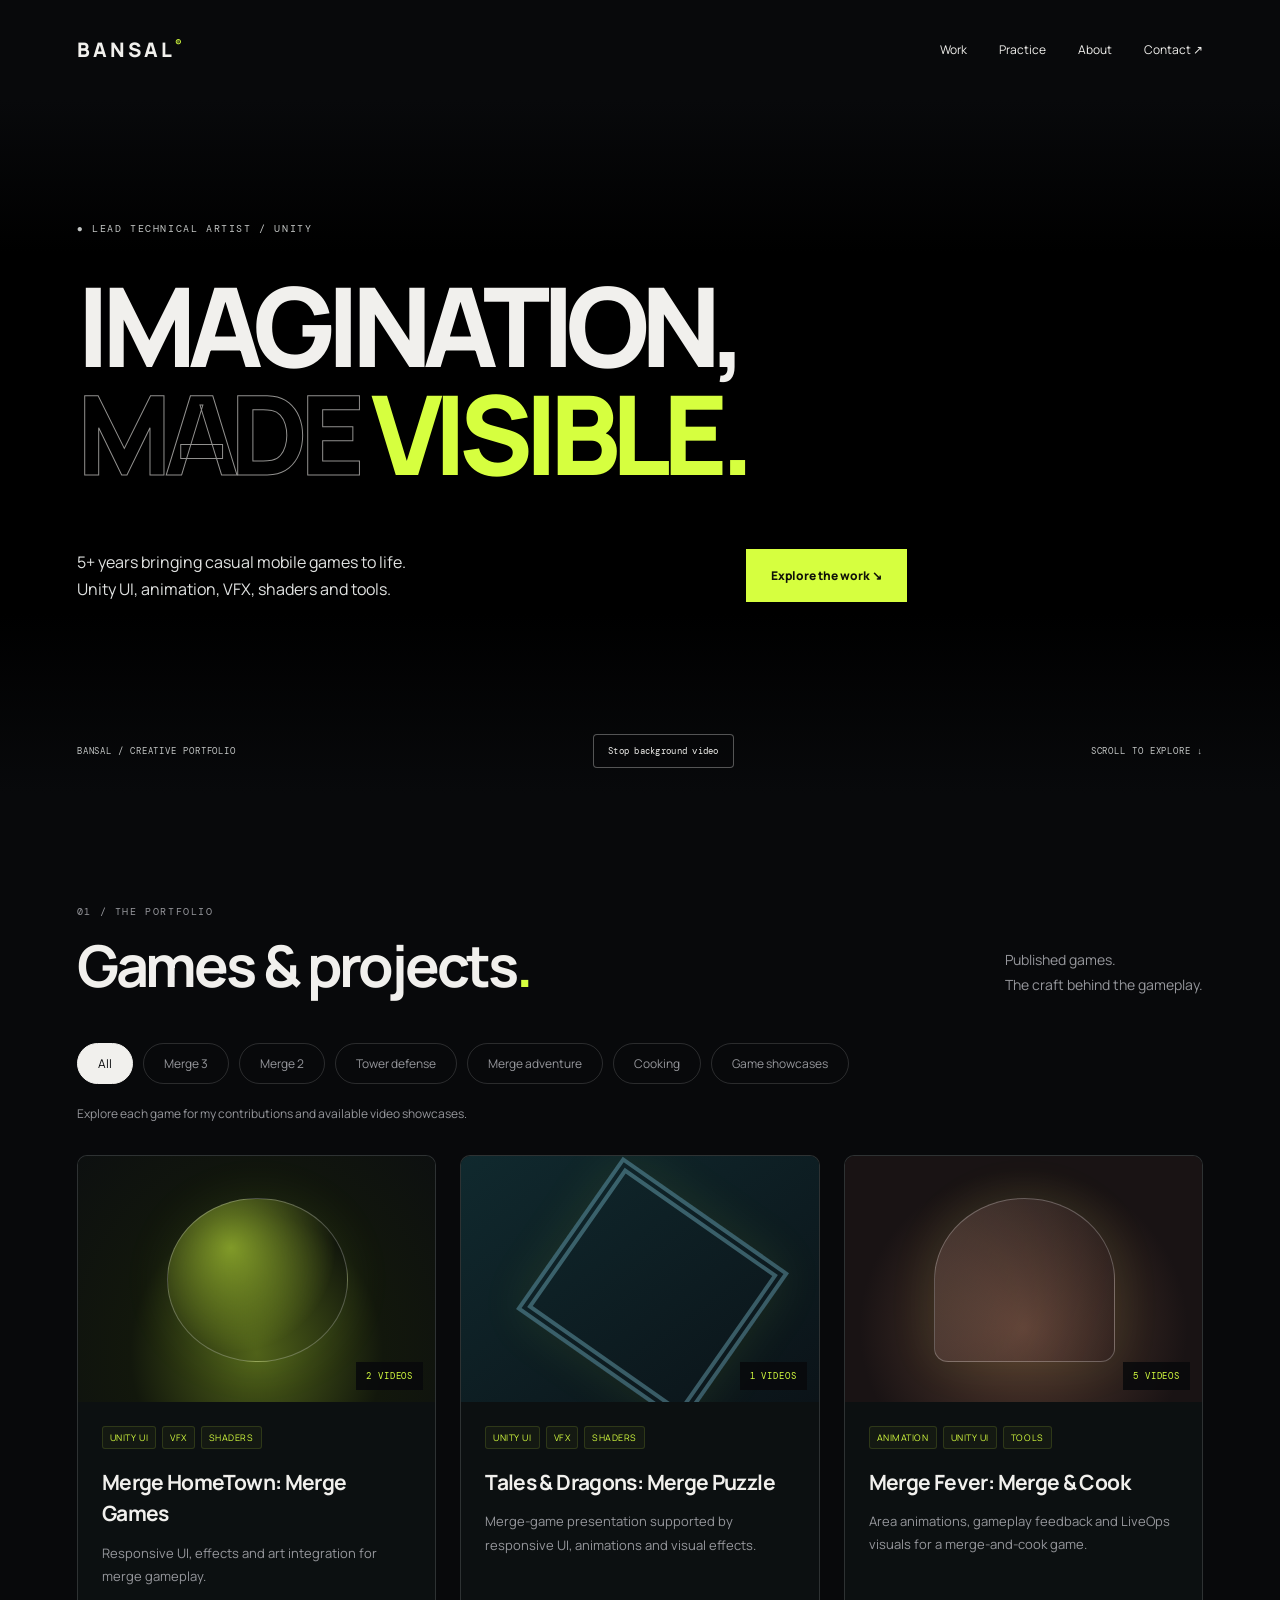
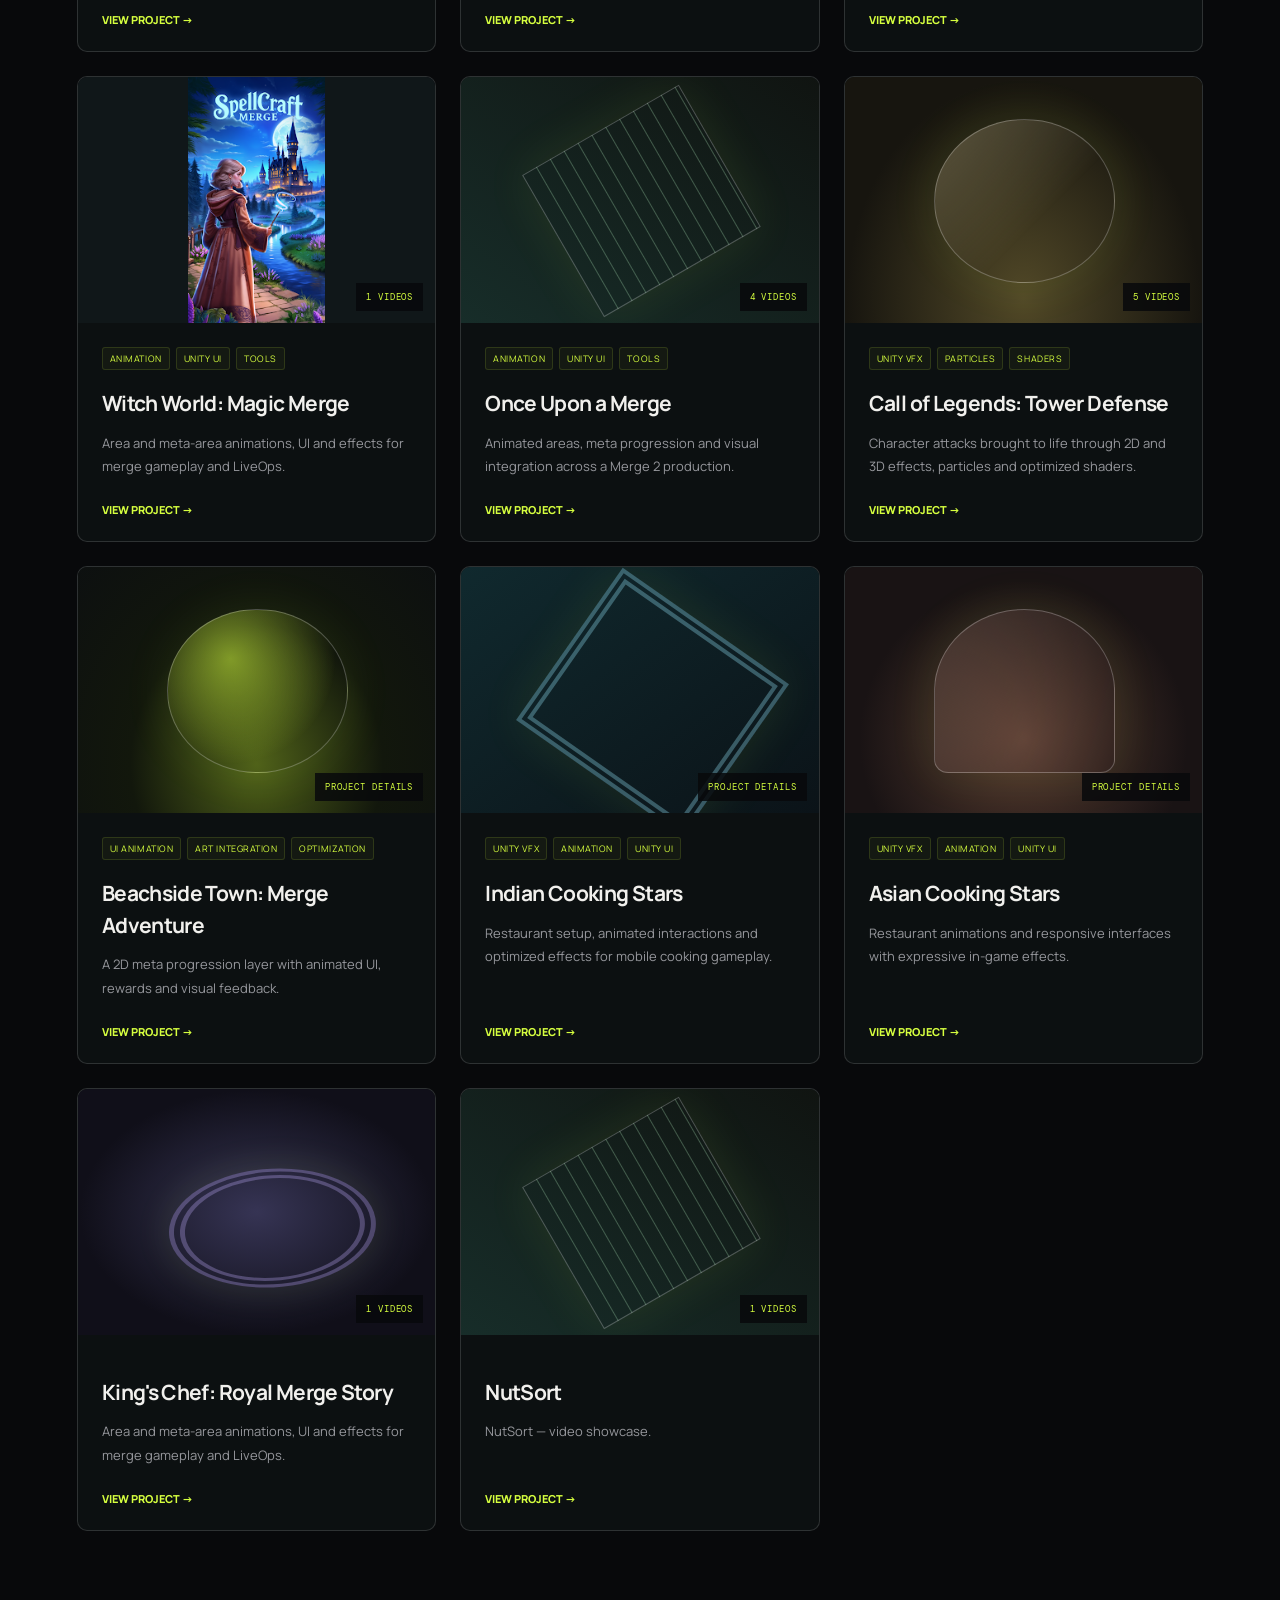
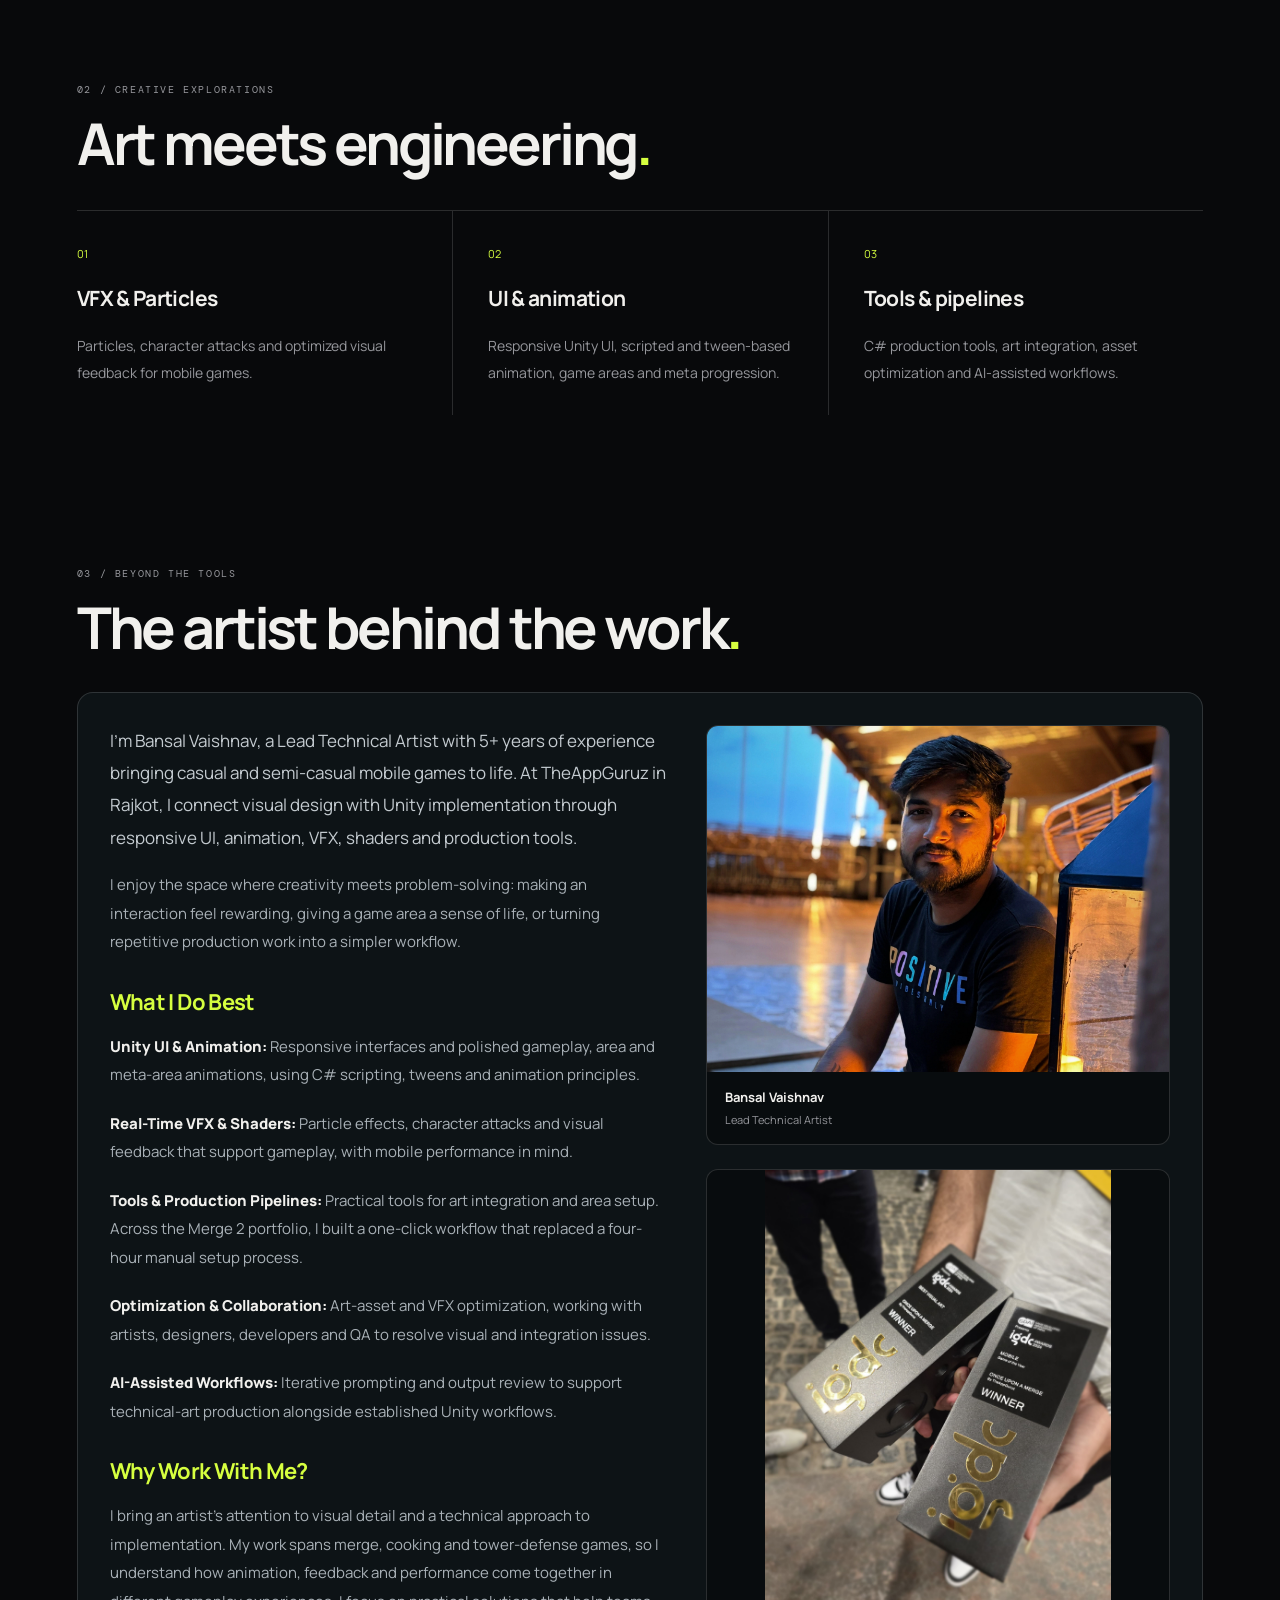
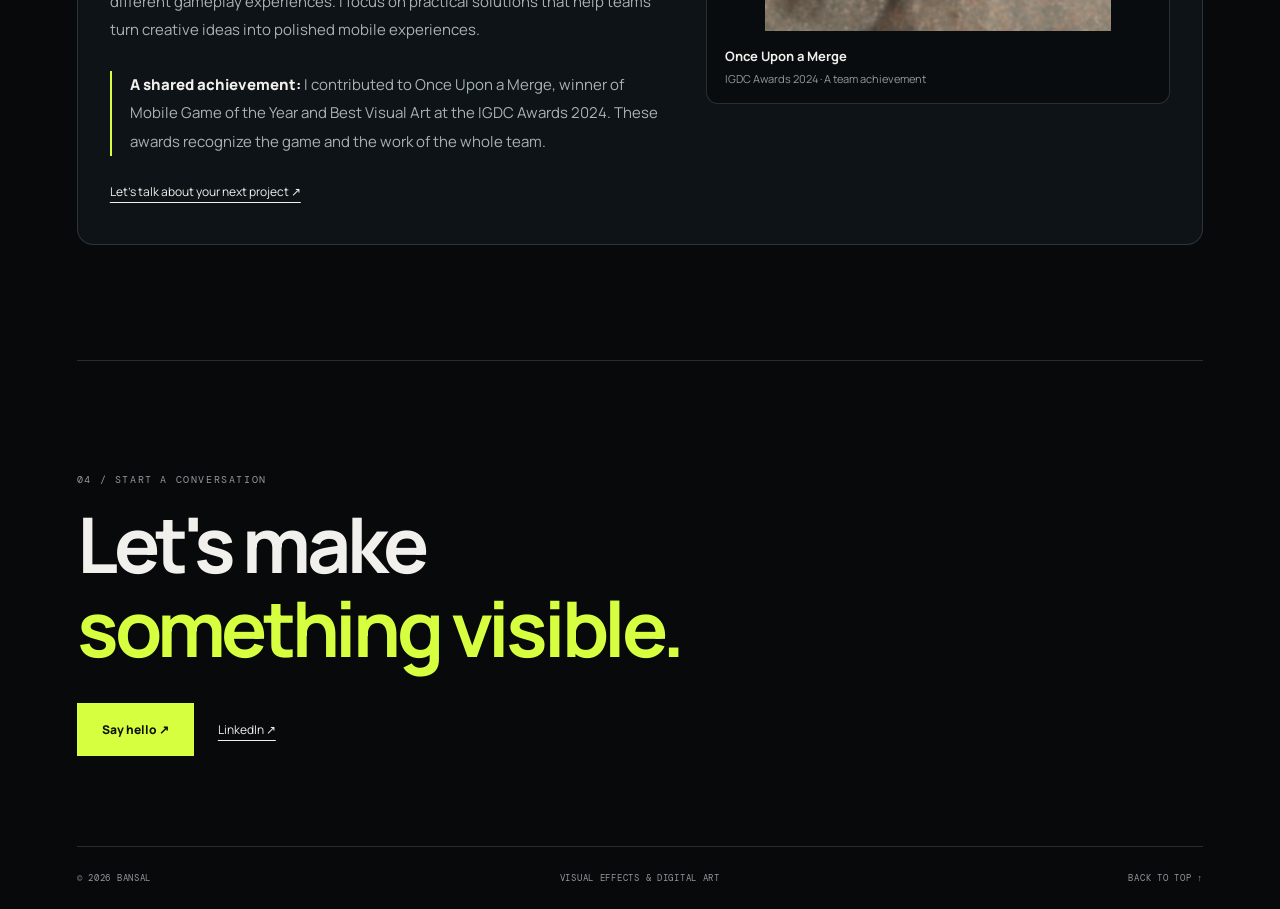
==== index.html @ 31d5fa8b "Rename practice heading to VFX and Particles" ====
<!doctype html>
<html lang="en"><head><meta charset="utf-8"><meta name="viewport" content="width=device-width, initial-scale=1"><meta name="theme-color" content="#08090b"><meta name="description" content="Bansal's visual effects and digital art portfolio."><title>Bansal Vaishnav — Lead Technical Artist</title><link rel="stylesheet" href="style.css?v=player-quality-9"><script defer src="projects.js?v=game-art-12"></script><script defer src="video-source.js?v=player-quality-9"></script><script defer src="vimeo-quality.js?v=player-quality-9"></script><script defer src="script.js?v=game-art-12"></script><script defer src="hero-video.js?v=player-quality-9"></script></head>
<body><a class="skip" href="#main">Skip to content</a>
<header class="shell topbar"><a class="wordmark" href="index.html">BANSAL<span>®</span></a><nav aria-label="Main navigation"><a href="#work">Work</a><a href="#practice">Practice</a><a href="#about">About</a><a href="#contact">Contact ↗</a></nav></header>
<main id="main"><section class="hero"><div id="hero-video" class="hero-video" aria-hidden="true"></div><p class="eyebrow">● LEAD TECHNICAL ARTIST / UNITY</p><h1>IMAGINATION,<br><span class="outline">MADE</span> <span class="accent">VISIBLE.</span></h1><div class="hero-bottom"><p>5+ years bringing casual mobile games to life.<br>Unity UI, animation, VFX, shaders and tools.</p><a class="button" href="#work">Explore the work ↘</a></div><div class="hero-foot"><span>BANSAL / CREATIVE PORTFOLIO</span><button id="hero-video-toggle" class="hero-video-toggle" type="button" hidden>Play background video</button><span>SCROLL TO EXPLORE ↓</span></div></section>
<section id="work" class="shell section"><div class="section-heading"><div><p class="eyebrow">01 / THE PORTFOLIO</p><h2>Games & projects<span class="accent">.</span></h2></div><p class="muted">Published games.<br>The craft behind the gameplay.</p></div><div id="filters" class="filters" role="group" aria-label="Filter projects"></div><p class="collection-note">Explore each game for my contributions and available video showcases.</p><div id="project-grid" class="project-grid"></div><p id="result-count" class="sr-only" aria-live="polite"></p><noscript>Enable JavaScript to browse the projects.</noscript></section>
<section id="practice" class="shell section"><p class="eyebrow">02 / CREATIVE EXPLORATIONS</p><h2>Art meets engineering<span class="accent">.</span></h2><div class="practice-grid"><article><span class="accent">01</span><h3>VFX &amp; Particles</h3><p>Particles, character attacks and optimized visual feedback for mobile games.</p></article><article><span class="accent">02</span><h3>UI & animation</h3><p>Responsive Unity UI, scripted and tween-based animation, game areas and meta progression.</p></article><article><span class="accent">03</span><h3>Tools & pipelines</h3><p>C# production tools, art integration, asset optimization and AI-assisted workflows.</p></article></div></section>
<section id="about" class="shell section about-section" aria-labelledby="about-heading">
  <p class="eyebrow">03 / BEYOND THE TOOLS</p>
  <h2 id="about-heading">The artist behind the work<span class="accent">.</span></h2>
  <div class="about-panel">
    <div class="about-content">
      <p class="about-intro">I'm Bansal Vaishnav, a Lead Technical Artist with 5+ years of experience bringing casual and semi-casual mobile games to life. At TheAppGuruz in Rajkot, I connect visual design with Unity implementation through responsive UI, animation, VFX, shaders and production tools.</p>
      <p>I enjoy the space where creativity meets problem-solving: making an interaction feel rewarding, giving a game area a sense of life, or turning repetitive production work into a simpler workflow.</p>
      <h3>What I Do Best</h3>
      <ul class="about-strengths">
        <li><strong>Unity UI & Animation:</strong> Responsive interfaces and polished gameplay, area and meta-area animations, using C# scripting, tweens and animation principles.</li>
        <li><strong>Real-Time VFX & Shaders:</strong> Particle effects, character attacks and visual feedback that support gameplay, with mobile performance in mind.</li>
        <li><strong>Tools & Production Pipelines:</strong> Practical tools for art integration and area setup. Across the Merge 2 portfolio, I built a one-click workflow that replaced a four-hour manual setup process.</li>
        <li><strong>Optimization & Collaboration:</strong> Art-asset and VFX optimization, working with artists, designers, developers and QA to resolve visual and integration issues.</li>
        <li><strong>AI-Assisted Workflows:</strong> Iterative prompting and output review to support technical-art production alongside established Unity workflows.</li>
      </ul>
      <h3>Why Work With Me?</h3>
      <p>I bring an artist's attention to visual detail and a technical approach to implementation. My work spans merge, cooking and tower-defense games, so I understand how animation, feedback and performance come together in different gameplay experiences. I focus on practical solutions that help teams turn creative ideas into polished mobile experiences.</p>
      <p class="about-recognition"><strong>A shared achievement:</strong> I contributed to Once Upon a Merge, winner of Mobile Game of the Year and Best Visual Art at the IGDC Awards 2024. These awards recognize the game and the work of the whole team.</p>
      <a class="text-link" href="#contact">Let's talk about your next project ↗</a>
    </div>
    <div class="about-photos">
      <figure class="about-photo portrait-photo">
        <img src="images/bansal-portrait.webp" alt="Bansal Vaishnav seated beside a warm light" width="3072" height="3072" loading="lazy" decoding="async">
        <figcaption>Bansal Vaishnav <span>Lead Technical Artist</span></figcaption>
      </figure>
      <figure class="about-photo awards-photo">
        <img src="images/once-upon-a-merge-awards.jpg" alt="Once Upon a Merge trophies for Best Visual Art and Mobile Game of the Year at IGDC Awards 2024" width="3000" height="4000" loading="lazy" decoding="async">
        <figcaption>Once Upon a Merge <span>IGDC Awards 2024 · A team achievement</span></figcaption>
      </figure>
    </div>
  </div>
</section>
<section id="contact" class="shell section contact"><p class="eyebrow">04 / START A CONVERSATION</p><h2>Let's make<br><span class="accent">something visible.</span></h2><div id="contact-links"></div></section></main>
<footer class="shell footer"><span>© <span id="year"></span> BANSAL</span><span>VISUAL EFFECTS & DIGITAL ART</span><a href="#">BACK TO TOP ↑</a></footer></body></html>
---- style.css ----
@import url('https://fonts.googleapis.com/css2?family=DM+Mono:wght@400;500&family=Manrope:wght@400;500;600;700;800&display=swap');
:root{color-scheme:dark;--bg:#08090b;--text:#f1f0ed;--muted:#96979c;--accent:#d6ff3f;--line:#ffffff24}
*{box-sizing:border-box}html{scroll-behavior:smooth;scroll-padding-top:30px}body{margin:0;background:var(--bg);color:var(--text);font-family:Manrope,Arial,sans-serif}a{color:inherit;text-decoration:none}button{font:inherit}a:focus-visible,button:focus-visible{outline:2px solid var(--accent);outline-offset:6px}button,a{touch-action:manipulation}.shell{width:min(1320px,88%);margin:auto}.eyebrow,.footer,.hero-foot,.project-number,.project-state{font-family:'DM Mono',monospace}.accent{color:var(--accent)}.muted{color:var(--muted);line-height:1.8;font-size:14px}.outline{color:transparent;-webkit-text-stroke:1px #f1f0ed99}.topbar{display:flex;align-items:center;justify-content:space-between;min-height:100px;border-bottom:1px solid var(--line);gap:24px}.wordmark{font-size:20px;font-weight:800;letter-spacing:.15em}.wordmark span{font-size:10px;color:var(--accent);vertical-align:top}.topbar nav{display:flex;gap:32px;font-size:12px}.topbar nav a:hover,.text-link:hover{color:var(--accent)}.hero{position:relative;padding-top:110px;isolation:isolate;overflow:hidden}.eyebrow{font-size:10px;letter-spacing:.16em;text-transform:uppercase;color:var(--muted);line-height:1.7}h1{font-size:clamp(50px,8.6vw,124px);line-height:.98;letter-spacing:-.075em;margin:35px 0;font-weight:800}h2{font-size:clamp(32px,4.5vw,60px);line-height:1.1;letter-spacing:-.055em;margin:14px 0}h3{font-size:21px;letter-spacing:-.03em}.hero-bottom{display:flex;align-items:center;justify-content:space-between;max-width:830px;margin-top:45px}.hero-bottom p{color:#b4b5b8;line-height:1.7;font-size:16px}.button{display:inline-flex;padding:17px 24px;background:var(--accent);color:#101208;font-size:12px;font-weight:800;gap:40px;border:1px solid var(--accent)}.button:hover{background:#e8ff9b}.hero-foot{display:flex;justify-content:space-between;font-size:9px;letter-spacing:.1em;color:var(--muted);padding:65px 0 25px;margin-top:50px;border-bottom:1px solid var(--line)}.orbital{position:absolute;width:400px;height:400px;border:1px dashed #d6ff3f33;border-radius:50%;right:-40px;top:45px;z-index:-1;opacity:.65;transform:rotate(-25deg)}.orbital:after{content:'';position:absolute;inset:60px;border:1px solid #d6ff3f33;border-radius:50%;transform:scaleX(.6)}.orb{position:absolute;inset:110px;border-radius:50%;background:radial-gradient(circle at 30% 25%,#f4ffb9,#9cb92a 25%,#26310b 57%,#08090b 75%);box-shadow:0 0 100px #d6ff3f20}.section{padding-top:100px;padding-bottom:40px}.section-heading{display:flex;justify-content:space-between;align-items:flex-end;margin-bottom:32px}.filters{display:flex;gap:10px;flex-wrap:wrap;margin:32px 0 20px}.filter{border:1px solid var(--line);border-radius:30px;background:transparent;color:var(--muted);padding:11px 20px;font-size:12px;cursor:pointer}.filter[aria-pressed=true]{background:var(--text);color:var(--bg);border-color:var(--text)}.collection-note{font-size:12px;line-height:1.7;color:var(--muted);margin-bottom:30px}.project-grid{display:grid;grid-template-columns:repeat(3,1fr);gap:34px 24px}.project-card{display:block}.project-visual{aspect-ratio:4/3;position:relative;overflow:hidden;background:#161a1b}.project-visual:before{content:'';position:absolute;width:50%;height:66%;left:25%;top:17%;border:1px solid #ffffff40;transition:transform .4s;box-shadow:0 0 50px #c9ff4817}.project-card:hover .project-visual:before{transform:rotate(25deg) scale(1.08)}.art-0{background:radial-gradient(ellipse at 50% 80%,#506219,#12170c 50%,#0d1010)}.art-0:before{border-radius:50%;background:radial-gradient(circle at 35% 30%,#d6ff3f88,transparent 65%)}.art-1{background:linear-gradient(145deg,#10292e,#0b1318)}.art-1:before{transform:rotate(35deg);border:12px double #82c9dd60}.art-2{background:radial-gradient(ellipse at 50% 70%,#573b30,#191314 65%)}.art-2:before{border-radius:50% 50% 8% 8%;background:linear-gradient(110deg,#e5b79c30,transparent)}.art-3{background:radial-gradient(ellipse,#363454,#100f19 70%)}.art-3:before{border-radius:50%;border:16px double #b5a1ed55;transform:scaleY(.6) rotate(-30deg)}.art-4{background:linear-gradient(35deg,#172d29,#101411)}.art-4:before{transform:rotate(-30deg);background:repeating-linear-gradient(90deg,transparent 0 15px,#a0d5ab55 15px 16px)}.art-5{background:radial-gradient(ellipse at 50% 90%,#514827,#17150f 70%)}.art-5:before{border-radius:50%;background:linear-gradient(135deg,#d7c99755,transparent 60%)}.project-visual img{position:absolute;inset:0;width:100%;height:100%;object-fit:cover;z-index:1}.project-number,.project-state{position:absolute;z-index:2;font-size:9px;letter-spacing:.1em;padding:8px 10px;background:#08090bd9}.project-number{top:12px;left:12px;color:#d0d0cb}.project-state{bottom:12px;right:12px;color:var(--accent)}.card-details{display:flex;justify-content:space-between;align-items:center}.card-details .eyebrow{font-size:9px;margin:18px 0 6px}.card-details h3{margin:0;font-size:18px}.card-arrow{font-size:24px;color:var(--muted)}.practice-grid{display:grid;grid-template-columns:repeat(3,1fr);border-top:1px solid var(--line);margin-top:35px}.practice-grid article{padding:30px 35px 15px 0}.practice-grid article+article{border-left:1px solid var(--line);padding-left:35px}.practice-grid article>span{font-size:11px}.practice-grid p{color:var(--muted);font-size:14px;line-height:1.9}.about{display:grid;grid-template-columns:1.2fr 1fr;gap:80px}.large-copy{font-size:22px;line-height:1.6}.text-link{font-size:12px;display:inline-block;padding:12px 0;text-decoration:underline;text-underline-offset:6px}.contact{border-top:1px solid var(--line);margin-top:75px;padding-bottom:90px}.contact h2{font-size:clamp(42px,6vw,84px);margin-bottom:32px}.footer{display:flex;justify-content:space-between;gap:20px;border-top:1px solid var(--line);padding:25px 0;font-size:9px;letter-spacing:.08em;color:var(--muted)}.project-page{padding:60px 0;min-height:80vh}.project-page h1{font-size:clamp(40px,6vw,80px);margin:18px 0 40px}.video-player{aspect-ratio:16/9;background:#111411;border:1px solid var(--line);display:flex;justify-content:center;align-items:center;text-align:center}.video-player iframe{width:100%;height:100%;border:0}.player-empty{padding:24px}.player-empty h2{font-size:clamp(23px,3vw,40px)}.empty-symbol{font-size:65px;color:var(--accent)}.project-info{display:grid;grid-template-columns:2fr 1fr;gap:50px;padding:35px 0}.project-info h2{font-size:24px}.project-info p{color:var(--muted);font-size:14px;line-height:1.8}.tags{display:flex;gap:8px;flex-wrap:wrap}.tag{padding:8px 12px;border:1px solid var(--line);font-size:11px}.project-navigation{border-top:1px solid var(--line);display:flex;justify-content:space-between;gap:25px;padding-top:20px}.skip{position:fixed;left:10px;top:-100px;background:var(--accent);color:#000;padding:15px;z-index:10}.skip:focus{top:10px}.sr-only{position:absolute;width:1px;height:1px;overflow:hidden;clip-path:inset(50%)}
@media(max-width:900px){.project-grid{grid-template-columns:repeat(2,1fr)}.about{gap:35px}.orbital{right:-130px}.practice-grid article{padding-right:20px}.practice-grid article+article{padding-left:20px}}
@media(max-width:600px){.shell{width:88%}.topbar{min-height:105px;flex-wrap:wrap;padding:22px 0;gap:18px}.topbar nav{gap:22px;font-size:11px}.hero{padding-top:65px}h1{font-size:clamp(38px,9.8vw,59px)}.hero-bottom{align-items:flex-start;flex-direction:column;gap:20px;margin-top:25px}.orbital{width:290px;height:290px;right:-120px;top:40px;opacity:.4}.orb{inset:75px}.hero-foot{font-size:8px;margin-top:10px;gap:20px}.section{padding-top:65px}.section-heading{display:block}.project-grid{grid-template-columns:1fr;gap:30px}.project-visual{aspect-ratio:16/11}.practice-grid{grid-template-columns:1fr}.practice-grid article,.practice-grid article+article{padding:25px 0;border-left:0;border-bottom:1px solid var(--line)}.about{grid-template-columns:1fr;gap:0}.contact{margin-top:40px;padding-bottom:60px}.footer{flex-wrap:wrap;font-size:8px}.footer>span:nth-child(2){display:none}.project-info{grid-template-columns:1fr;gap:10px}.player-empty{padding:15px}.empty-symbol{font-size:35px}.player-empty p{font-size:12px}.project-navigation{flex-direction:column;gap:5px}}
@media(prefers-reduced-motion:reduce){html{scroll-behavior:auto}*,*:before,*:after{transition:none!important}}

/* Game case studies */
.project-grid{grid-template-columns:repeat(3,minmax(0,1fr));gap:24px}
.project-card{border:1px solid var(--line);border-radius:10px;overflow:hidden;background:#0c1011;display:flex;flex-direction:column;transition:border-color .2s}
.project-card:hover{border-color:#d6ff3f88}
.project-visual{aspect-ratio:16/11}
.project-visual img{object-fit:contain;background:#101719}
.card-details{display:flex;flex-direction:column;align-items:flex-start;padding:24px;flex:1}
.card-details h3{font-size:21px;line-height:1.5;margin:18px 0 12px}
.card-description{font-size:13px;line-height:1.8;color:var(--muted);margin:0 0 24px}
.card-details .tags{gap:6px}
.card-details .tag{padding:4px 7px;font-size:9px;letter-spacing:.06em;text-transform:uppercase;color:var(--accent);background:#d6ff3f0a;border-color:#d6ff3f22;border-radius:3px}
.read-project{font-size:11px;font-weight:800;color:var(--accent);margin-top:auto}
.project-page>.tags{margin-bottom:28px}
.video-list{display:grid;grid-template-columns:repeat(3,minmax(0,1fr));gap:10px;margin:20px 0}
.video-choice{border:1px solid var(--line);background:#111516;color:var(--text);padding:16px;text-align:left;font-size:12px;line-height:1.6;cursor:pointer;border-radius:5px}
.video-choice[aria-pressed=true]{border-color:var(--accent);background:#d6ff3f10;color:var(--accent)}
.contributions{padding-left:20px;color:var(--muted);font-size:14px;line-height:1.9}
.contributions li{padding:5px 0}
#project-resources .text-link{display:block}
#contact-links{display:flex;align-items:center;gap:24px;flex-wrap:wrap}
.fallback-note{font-size:11px;margin-left:20px}
#now-playing{margin-top:20px}
@media(max-width:900px){.project-grid{grid-template-columns:repeat(2,minmax(0,1fr))}.video-list{grid-template-columns:repeat(2,minmax(0,1fr))}}
@media(max-width:600px){.project-grid{grid-template-columns:1fr}.video-list{grid-template-columns:1fr}.card-details{padding:22px}.fallback-note{display:block;margin-left:0}.project-page h1{font-size:38px;line-height:1.12}}

/* Stable cover crop: 14% overscan removes borders baked into the footage. */
.hero{width:100%;padding-left:max(6%,calc((100% - 1320px)/2));padding-right:max(6%,calc((100% - 1320px)/2));}
.hero-video{position:absolute;inset:0;z-index:0;overflow:hidden;pointer-events:none;background:#000;container-type:size}
.hero-video iframe{position:absolute;left:50%;top:50%;width:max(100cqw,221.875cqh);height:max(100cqh,45.070423cqw);border:0;pointer-events:none;transform:translate(-50%,-50%) scale(1.14)}
.hero-video:after{content:'';position:absolute;inset:0;z-index:1;background:linear-gradient(to bottom,var(--bg) 0%,rgba(8,9,11,0) 22%,rgba(8,9,11,0) 74%,var(--bg) 100%),rgba(0,0,0,.82);pointer-events:none}
.hero>:not(.hero-video){position:relative;z-index:1}
.hero .eyebrow,.hero-foot{color:#c3c6c5}.hero-bottom p{color:#e0e2e1}.hero h1{text-shadow:0 3px 25px #0005}
.hero-video-toggle{background:#08090b88;border:1px solid #ffffff50;border-radius:4px;color:var(--text);font:inherit;letter-spacing:.03em;padding:10px 14px;cursor:pointer}
.hero-video-toggle:hover{border-color:var(--accent);color:var(--accent)}
.hero-foot{align-items:center;gap:20px;border-bottom:0}
@media(max-width:600px){.hero-foot{flex-wrap:wrap}.hero-video-toggle{order:3}}

[hidden]{display:none!important}
.case-study{max-width:850px;padding:10px 0 40px}.case-study section{margin:28px 0}.case-study h2{font-size:26px;line-height:1.3}.case-study p{color:var(--muted);font-size:15px;line-height:1.9}


/* Let the hero fade into the header without a separator line. */
body:has(.hero) .topbar{border-bottom-color:transparent}

/* Store links are accessible icon buttons across all game case studies. */
.store-button{display:inline-flex;align-items:center;gap:14px;max-width:100%;min-height:72px;padding:14px 20px;margin:12px 0;border:1px solid #ffffff45;border-radius:12px;background:#111516;color:var(--text);text-decoration:none;transition:border-color .2s,background .2s}
.store-button svg{width:30px;height:34px;flex-shrink:0}
.store-label{display:flex;flex-direction:column;gap:4px}
.store-caption{font-family:'DM Mono',monospace;font-size:9px;letter-spacing:.12em;color:#b7babc}
.store-name{font-size:21px;font-weight:700;line-height:1.2;white-space:nowrap}
.store-arrow{margin-left:12px;font-size:21px;color:var(--accent)}
.store-button:hover{background:#1a2117;border-color:var(--accent)}

/* Personal introduction with two supplied photos. */
.about-section>h2{margin-bottom:32px}
.about-panel{display:grid;grid-template-columns:minmax(0,1.2fr) minmax(0,1fr);gap:40px;padding:32px;border:1px solid var(--line);border-radius:16px;background:#0d1316}
.about-content{min-width:0}
.about-content p,.about-strengths{font-size:15px;line-height:1.9;color:#a9b1b7}
.about-content .about-intro{font-size:17px;color:#c4cbd0;margin-top:0}
.about-content h3{font-size:22px;color:var(--accent);margin:30px 0 16px}
.about-content strong{color:var(--text);font-weight:800}
.about-strengths{list-style:none;margin:0;padding:0}
.about-strengths li{margin-bottom:20px}
.about-recognition{border-left:2px solid var(--accent);padding-left:18px;margin-top:26px}
.about-photos{display:flex;flex-direction:column;gap:24px;min-width:0}
.about-photo{margin:0;border:1px solid var(--line);border-radius:12px;overflow:hidden;background:#080c0e}
.about-photo img{display:block;width:100%;height:auto}
.portrait-photo img{aspect-ratio:4/3;object-fit:cover;object-position:50% 0%}
.awards-photo img{aspect-ratio:1/1;object-fit:contain}
.about-photo figcaption{padding:15px 18px;font-size:13px;font-weight:700;line-height:1.6}
.about-photo figcaption span{display:block;font-size:11px;font-weight:400;color:var(--muted);margin-top:3px}
@media(max-width:900px){.about-panel{gap:25px;padding:24px;grid-template-columns:minmax(0,1.1fr) minmax(0,1fr)}}
@media(max-width:700px){.about-panel{grid-template-columns:1fr;padding:22px;gap:26px}.about-content .about-intro{font-size:16px}.about-content p,.about-strengths{font-size:14px}.about-content h3{font-size:21px}.about-photo figcaption{padding:14px}}

.video-player,.video-player iframe{background:#000}
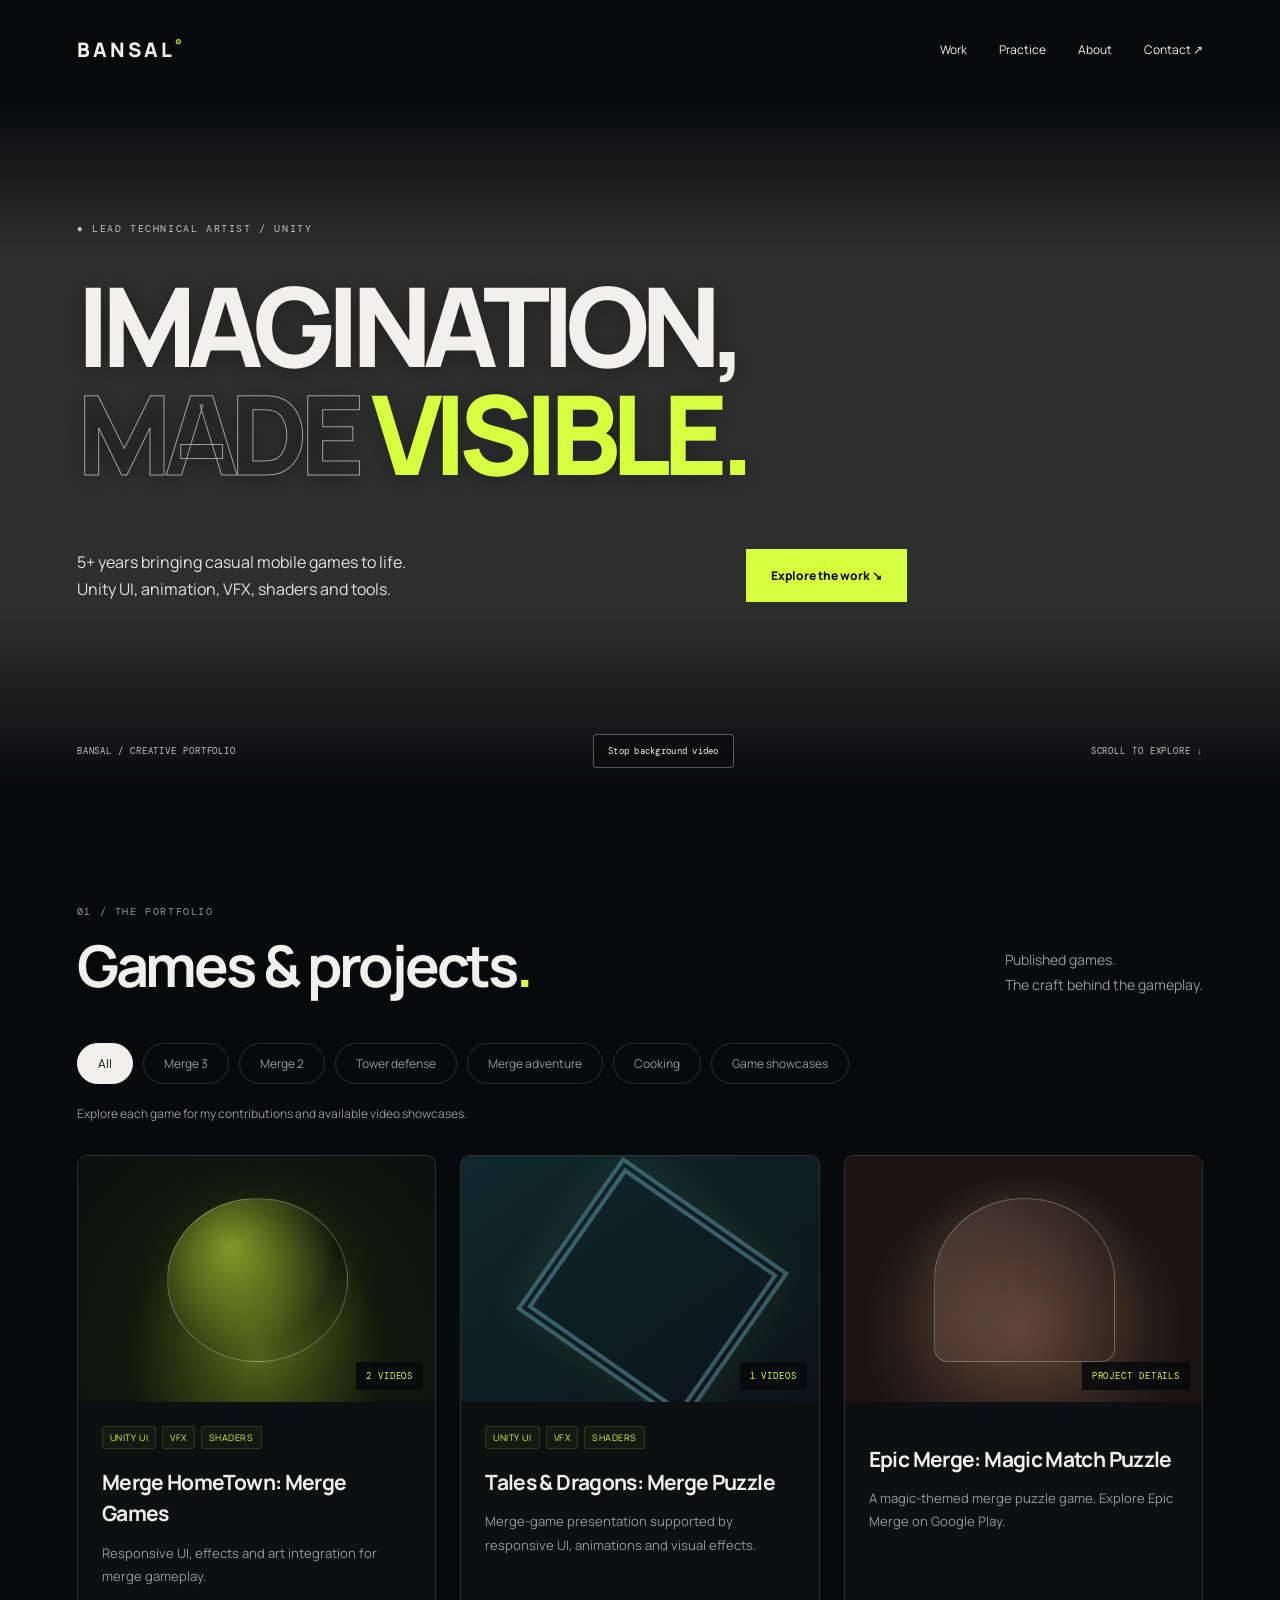
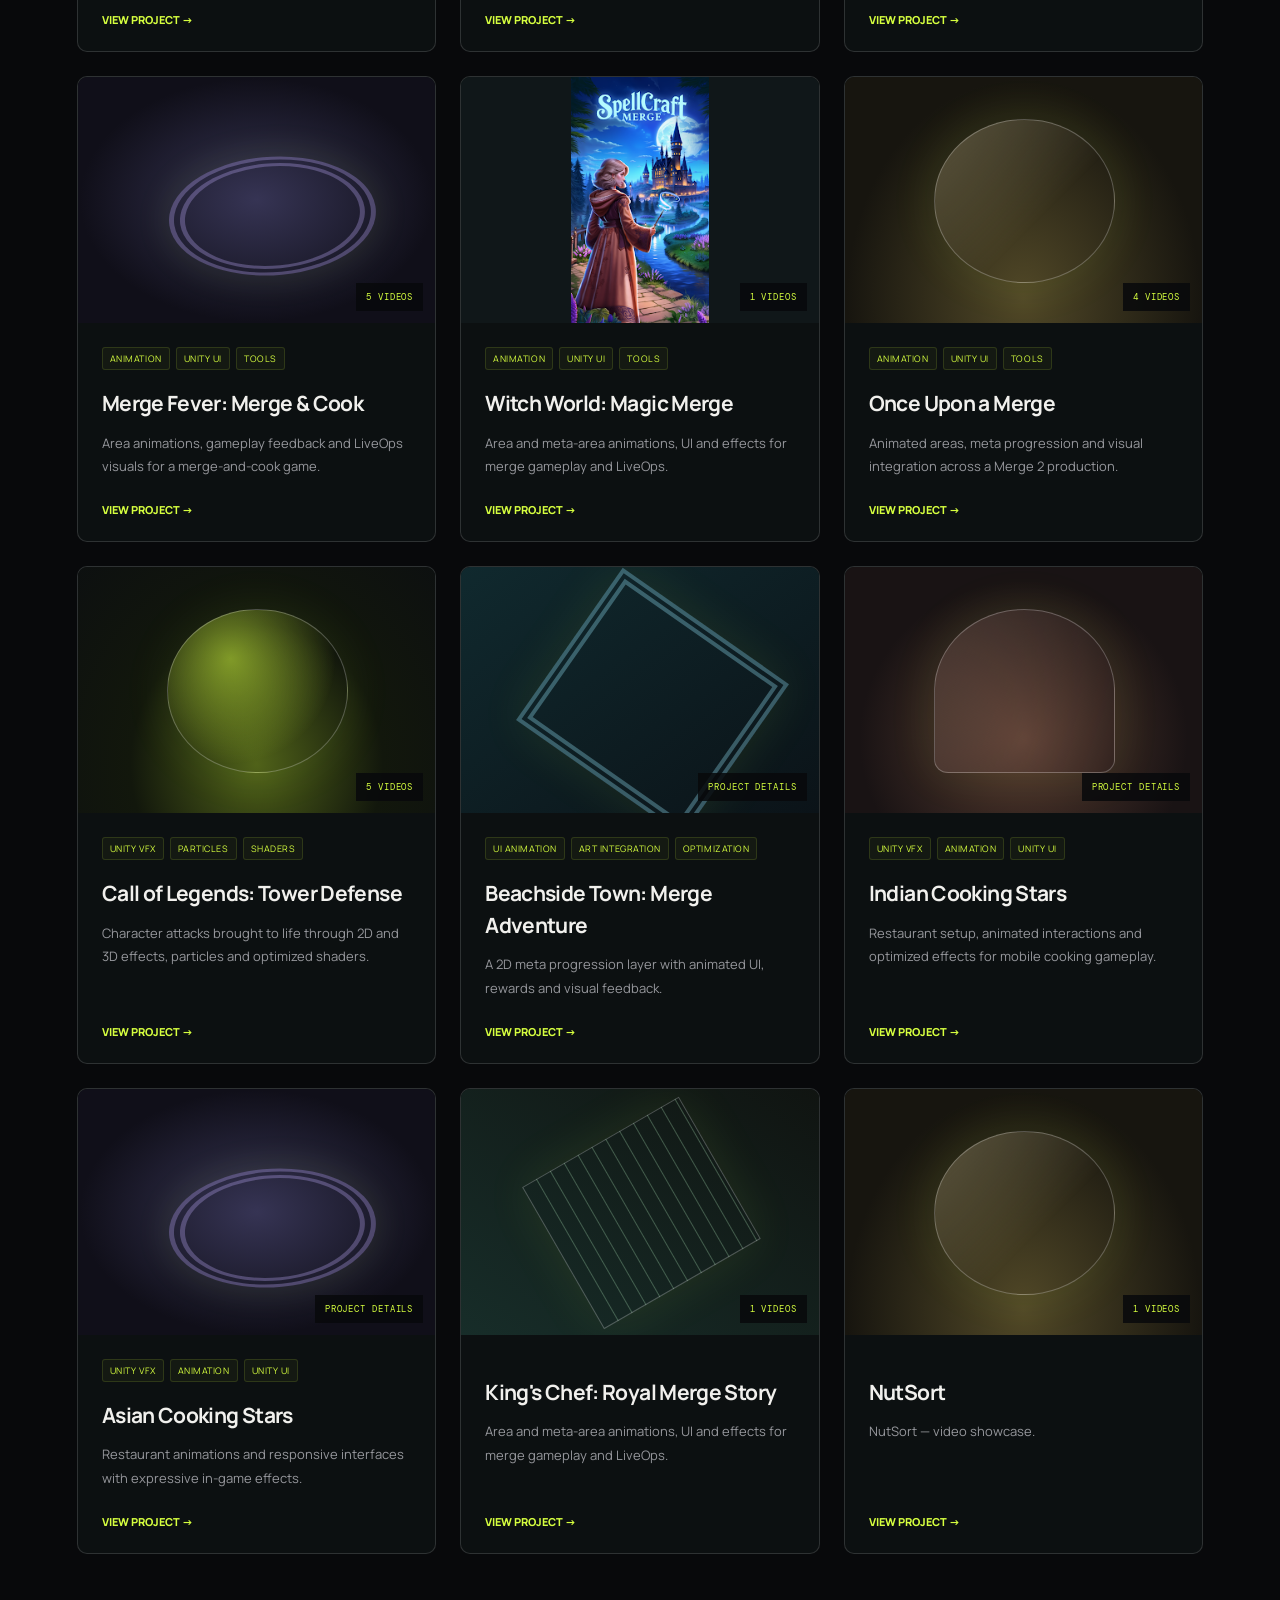
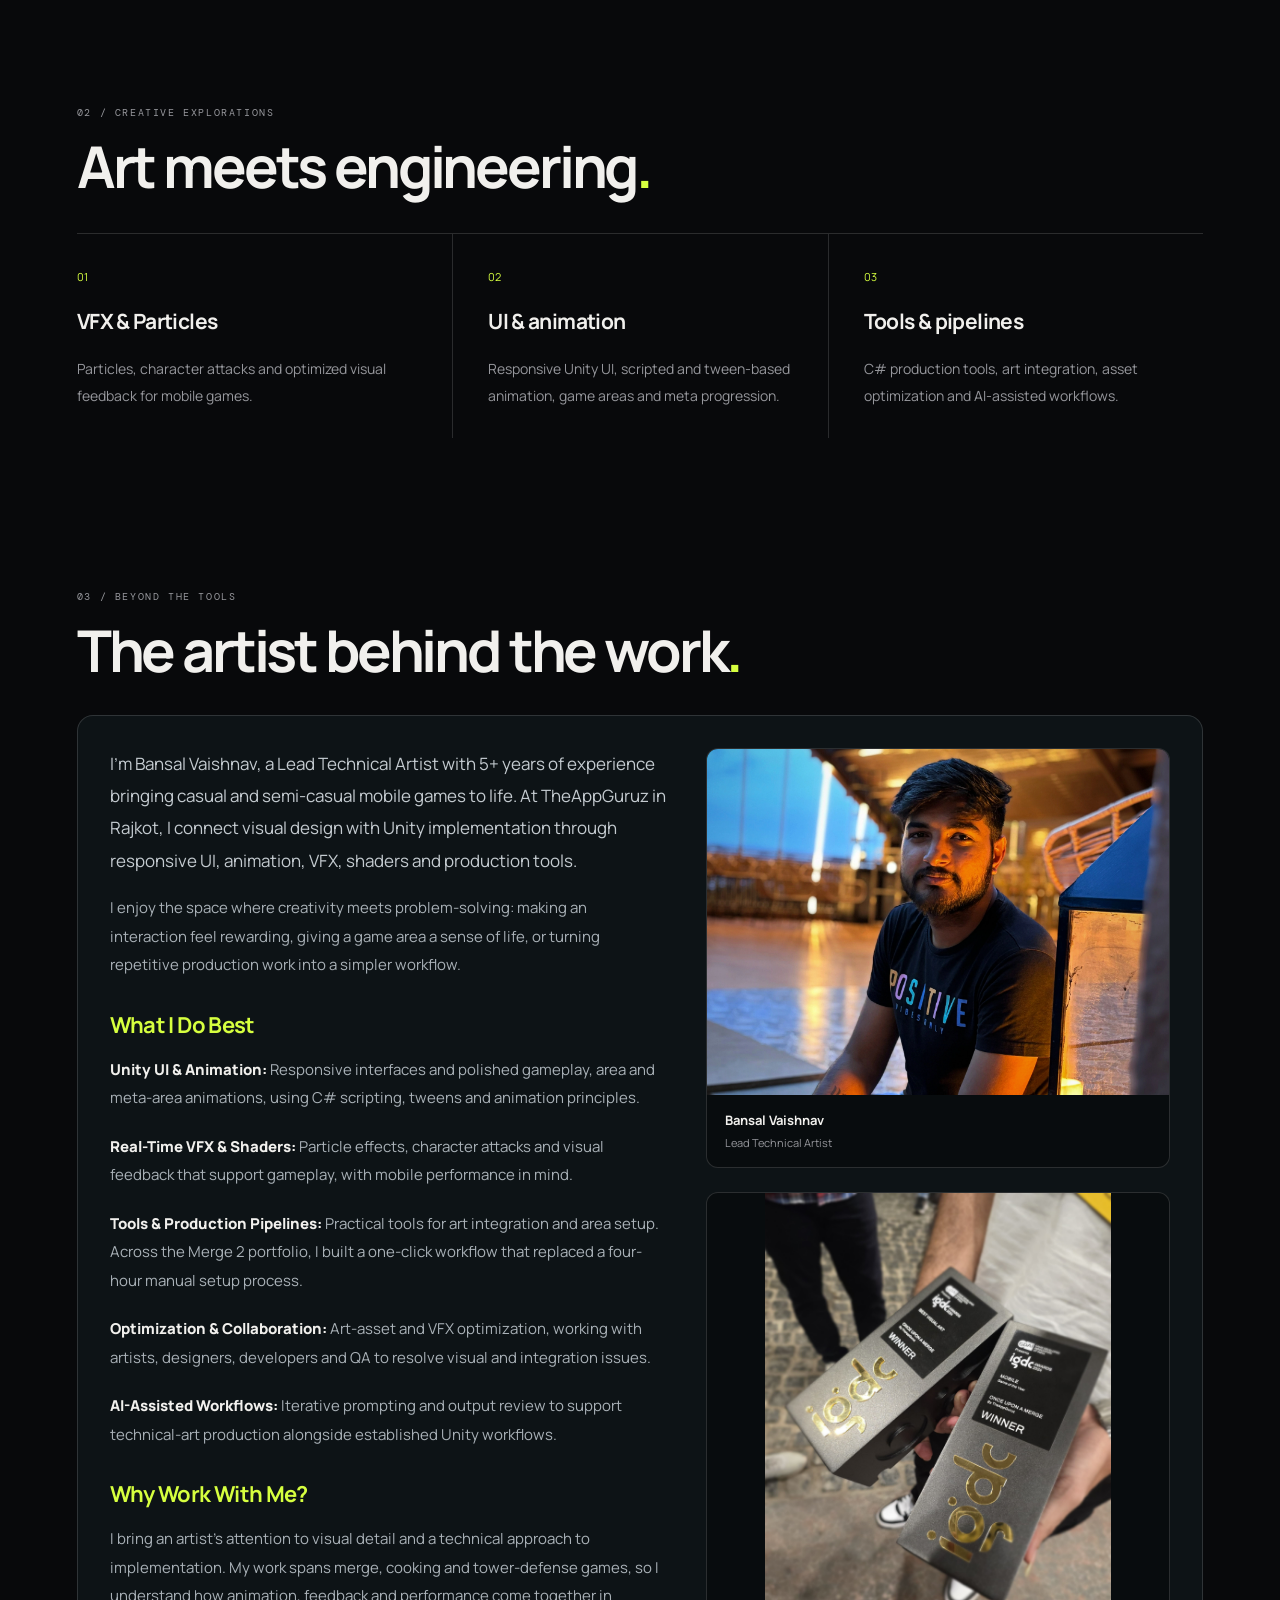
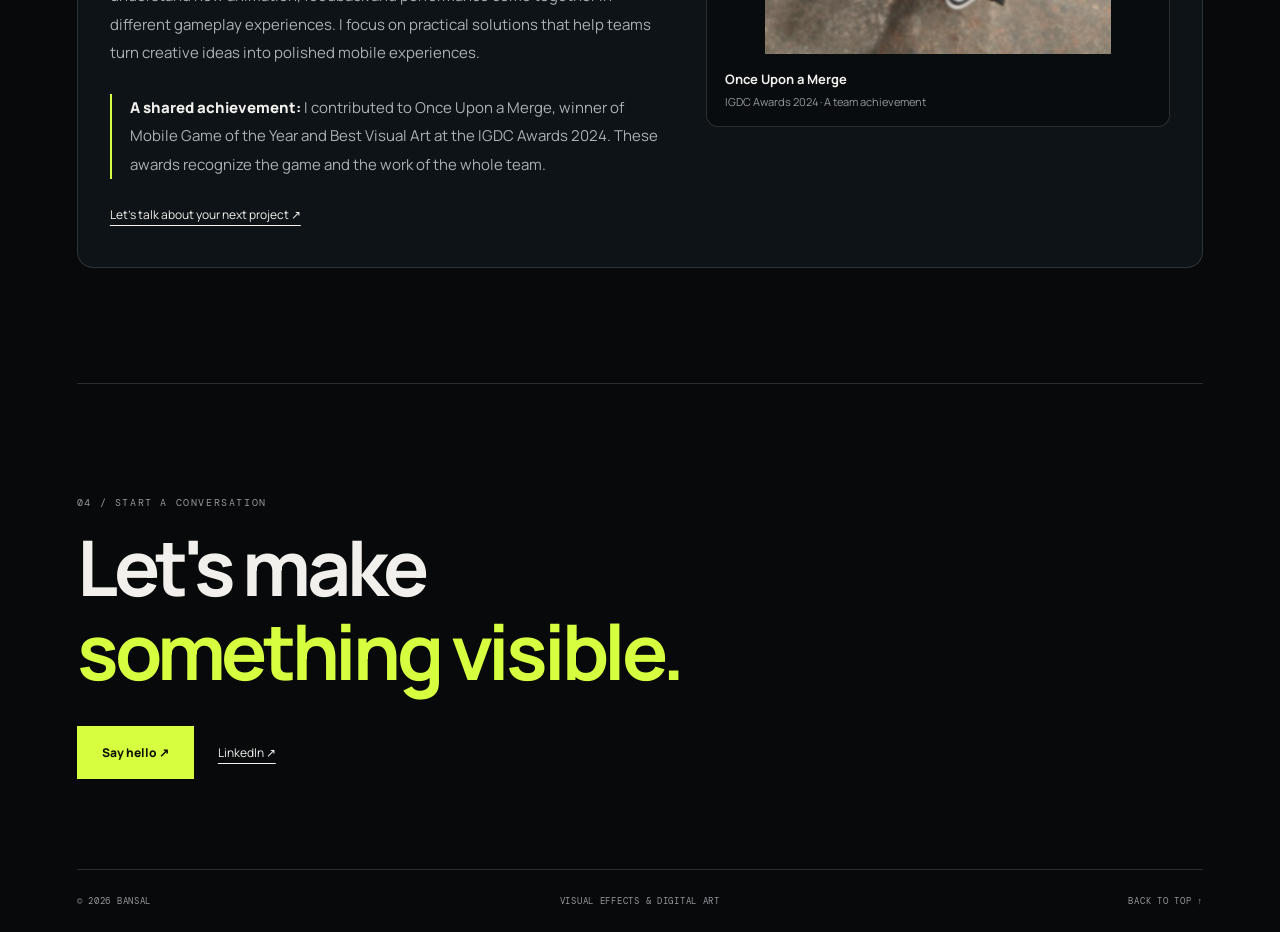
==== commit bd82662b: "Add Epic Merge to Merge 3 projects" ====
--- a/index.html
+++ b/index.html
@@ -1,5 +1,5 @@
 <!doctype html>
-<html lang="en"><head><meta charset="utf-8"><meta name="viewport" content="width=device-width, initial-scale=1"><meta name="theme-color" content="#08090b"><meta name="description" content="Bansal's visual effects and digital art portfolio."><title>Bansal Vaishnav — Lead Technical Artist</title><link rel="stylesheet" href="style.css?v=player-quality-9"><script defer src="projects.js?v=game-art-12"></script><script defer src="video-source.js?v=player-quality-9"></script><script defer src="vimeo-quality.js?v=player-quality-9"></script><script defer src="script.js?v=game-art-12"></script><script defer src="hero-video.js?v=player-quality-9"></script></head>
+<html lang="en"><head><meta charset="utf-8"><meta name="viewport" content="width=device-width, initial-scale=1"><meta name="theme-color" content="#08090b"><meta name="description" content="Bansal's visual effects and digital art portfolio."><title>Bansal Vaishnav — Lead Technical Artist</title><link rel="stylesheet" href="style.css?v=player-quality-9"><script defer src="projects.js?v=epic-merge-13"></script><script defer src="video-source.js?v=player-quality-9"></script><script defer src="vimeo-quality.js?v=player-quality-9"></script><script defer src="script.js?v=game-art-12"></script><script defer src="hero-video.js?v=player-quality-9"></script></head>
 <body><a class="skip" href="#main">Skip to content</a>
 <header class="shell topbar"><a class="wordmark" href="index.html">BANSAL<span>®</span></a><nav aria-label="Main navigation"><a href="#work">Work</a><a href="#practice">Practice</a><a href="#about">About</a><a href="#contact">Contact ↗</a></nav></header>
 <main id="main"><section class="hero"><div id="hero-video" class="hero-video" aria-hidden="true"></div><p class="eyebrow">● LEAD TECHNICAL ARTIST / UNITY</p><h1>IMAGINATION,<br><span class="outline">MADE</span> <span class="accent">VISIBLE.</span></h1><div class="hero-bottom"><p>5+ years bringing casual mobile games to life.<br>Unity UI, animation, VFX, shaders and tools.</p><a class="button" href="#work">Explore the work ↘</a></div><div class="hero-foot"><span>BANSAL / CREATIVE PORTFOLIO</span><button id="hero-video-toggle" class="hero-video-toggle" type="button" hidden>Play background video</button><span>SCROLL TO EXPLORE ↓</span></div></section>
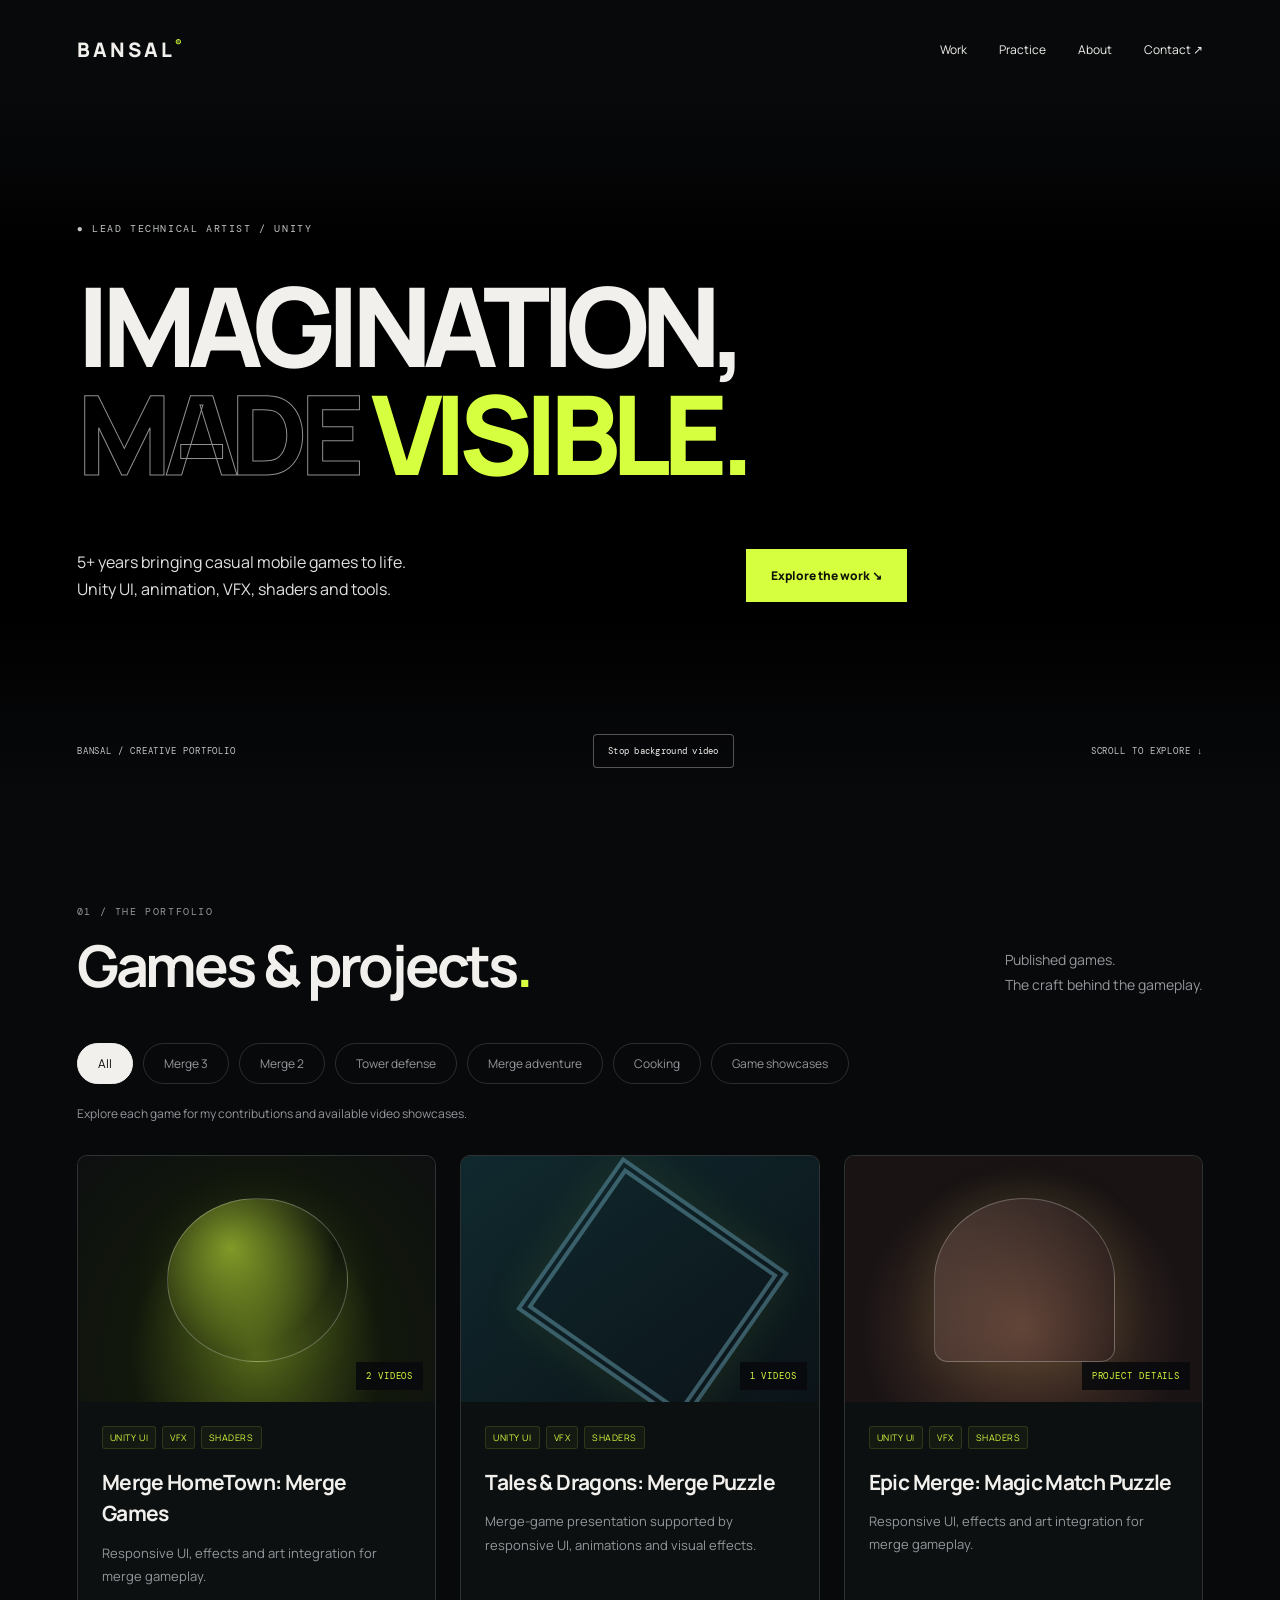
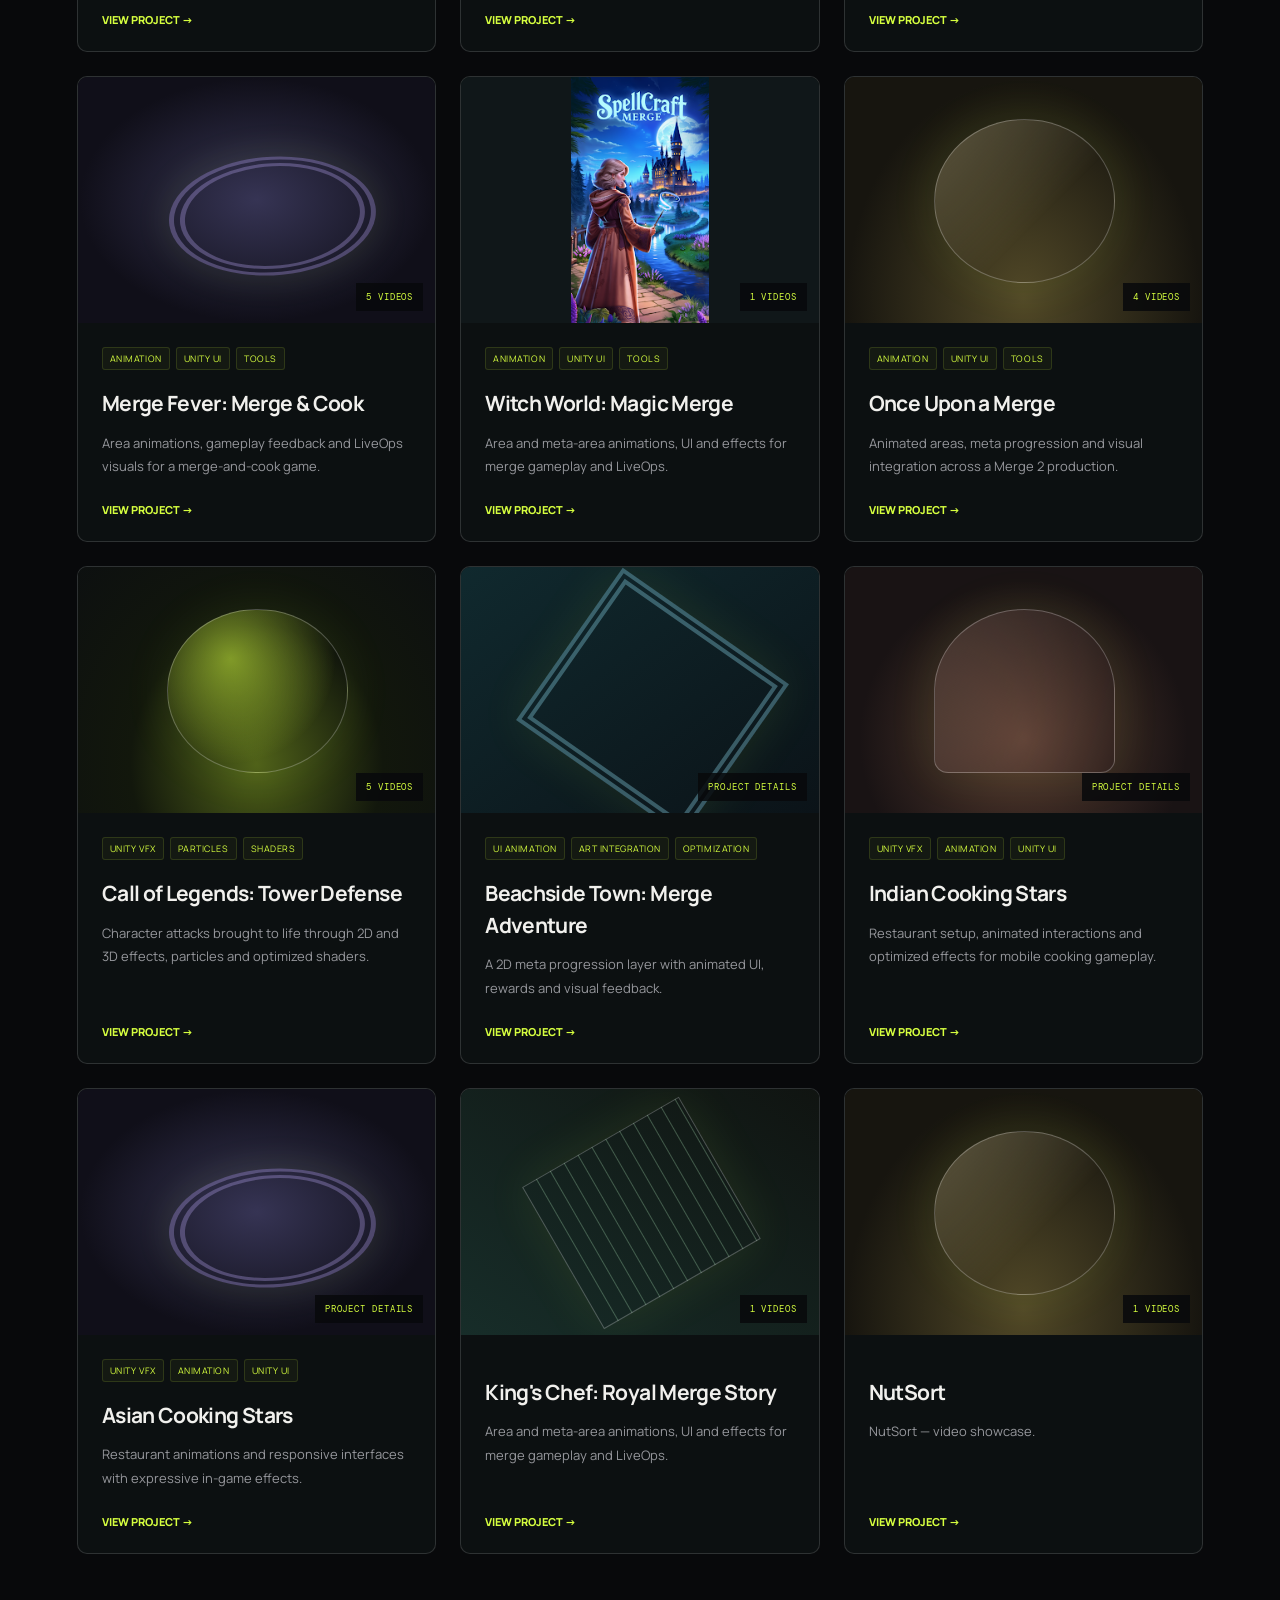
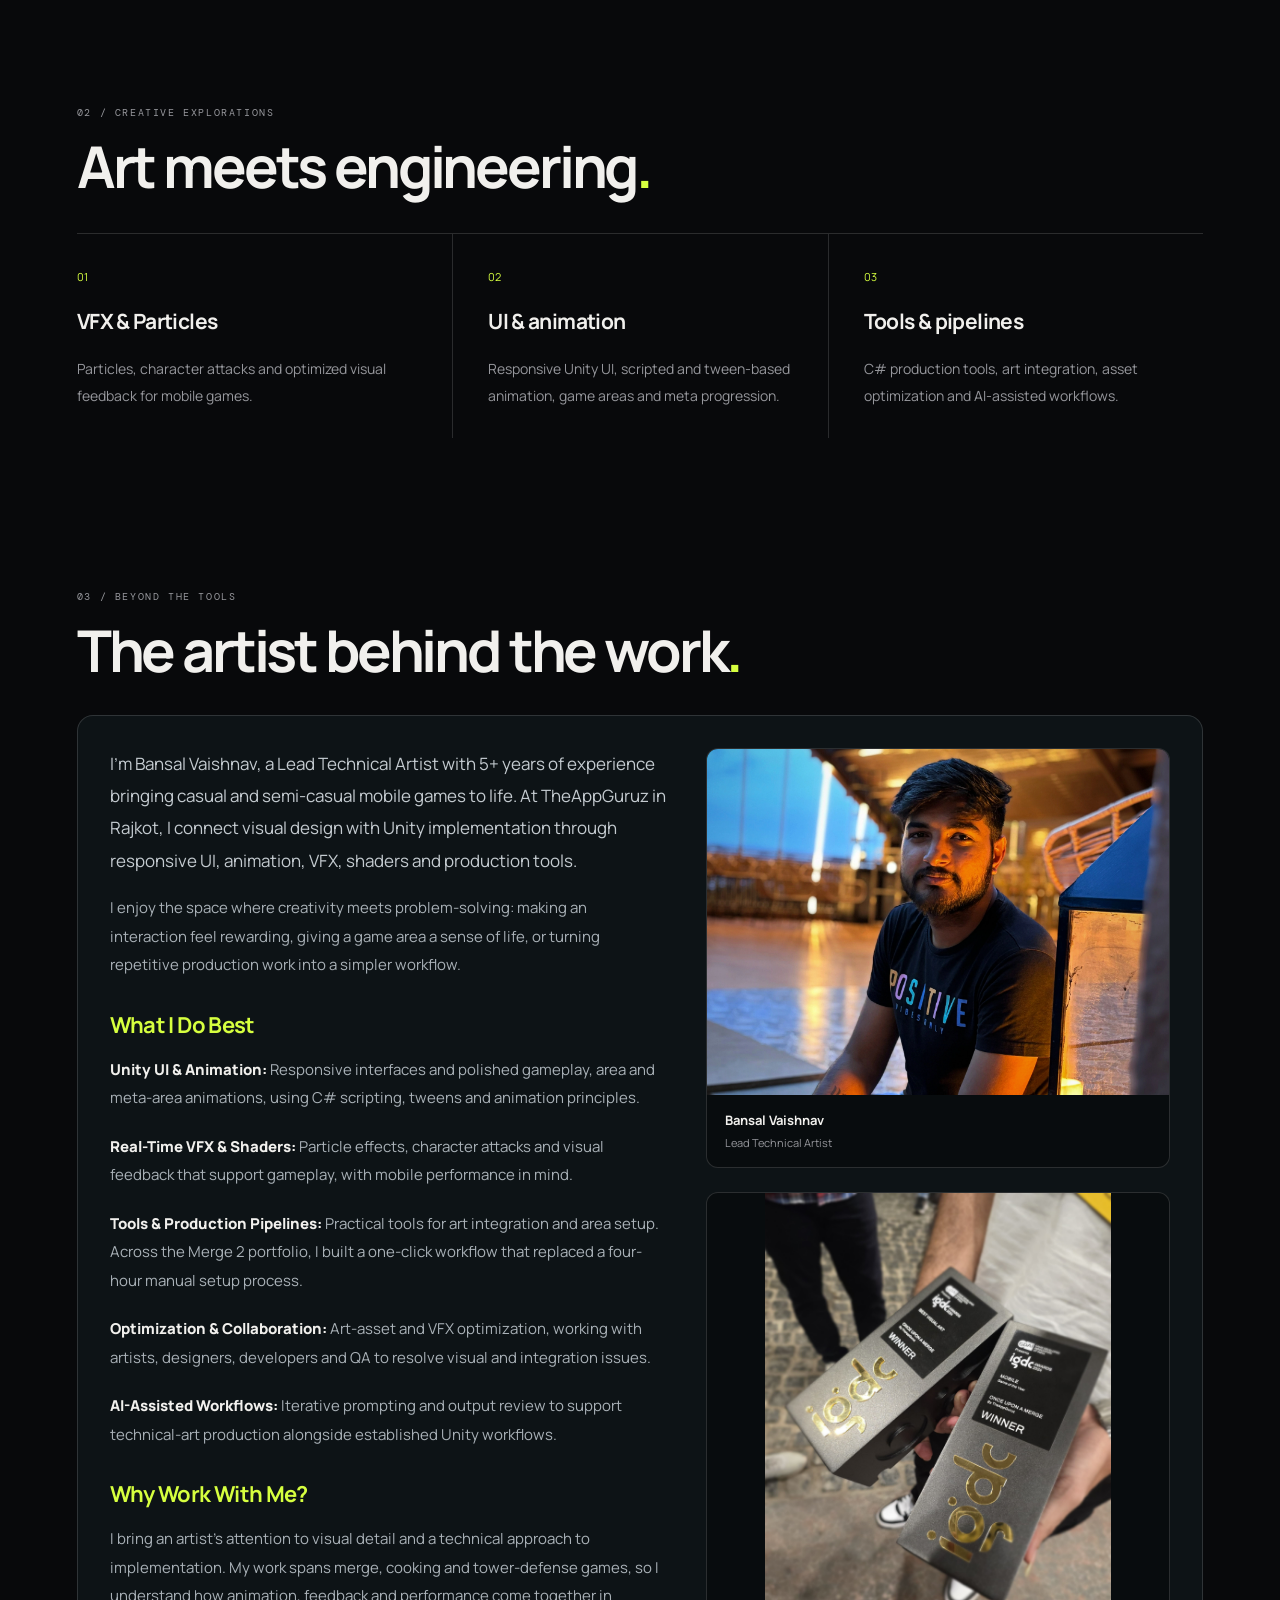
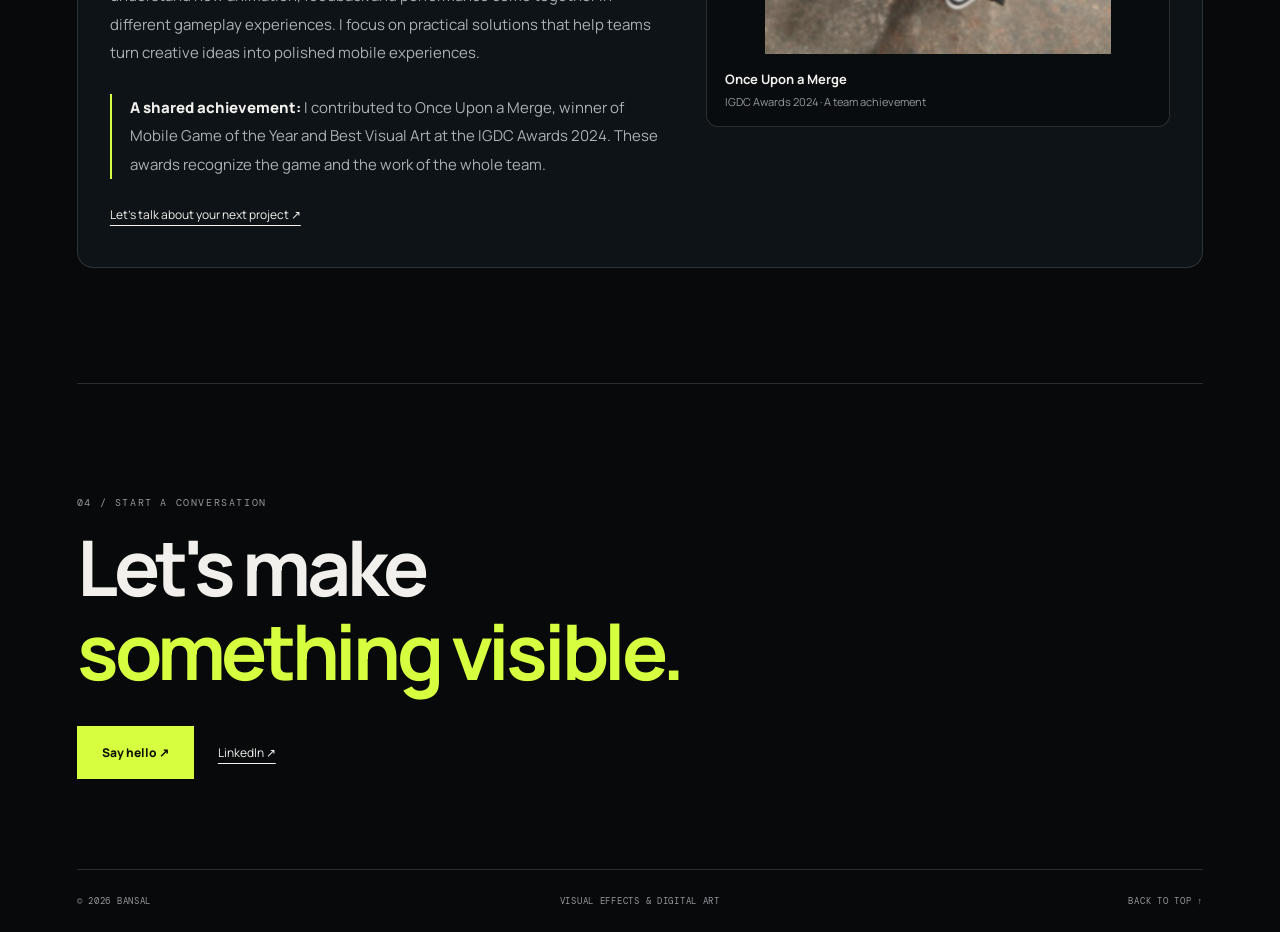
==== commit 2db3809e: "Match Epic Merge details to Merge HomeTown" ====
--- a/index.html
+++ b/index.html
@@ -1,5 +1,5 @@
 <!doctype html>
-<html lang="en"><head><meta charset="utf-8"><meta name="viewport" content="width=device-width, initial-scale=1"><meta name="theme-color" content="#08090b"><meta name="description" content="Bansal's visual effects and digital art portfolio."><title>Bansal Vaishnav — Lead Technical Artist</title><link rel="stylesheet" href="style.css?v=player-quality-9"><script defer src="projects.js?v=epic-merge-13"></script><script defer src="video-source.js?v=player-quality-9"></script><script defer src="vimeo-quality.js?v=player-quality-9"></script><script defer src="script.js?v=game-art-12"></script><script defer src="hero-video.js?v=player-quality-9"></script></head>
+<html lang="en"><head><meta charset="utf-8"><meta name="viewport" content="width=device-width, initial-scale=1"><meta name="theme-color" content="#08090b"><meta name="description" content="Bansal's visual effects and digital art portfolio."><title>Bansal Vaishnav — Lead Technical Artist</title><link rel="stylesheet" href="style.css?v=player-quality-9"><script defer src="projects.js?v=epic-details-14"></script><script defer src="video-source.js?v=player-quality-9"></script><script defer src="vimeo-quality.js?v=player-quality-9"></script><script defer src="script.js?v=game-art-12"></script><script defer src="hero-video.js?v=player-quality-9"></script></head>
 <body><a class="skip" href="#main">Skip to content</a>
 <header class="shell topbar"><a class="wordmark" href="index.html">BANSAL<span>®</span></a><nav aria-label="Main navigation"><a href="#work">Work</a><a href="#practice">Practice</a><a href="#about">About</a><a href="#contact">Contact ↗</a></nav></header>
 <main id="main"><section class="hero"><div id="hero-video" class="hero-video" aria-hidden="true"></div><p class="eyebrow">● LEAD TECHNICAL ARTIST / UNITY</p><h1>IMAGINATION,<br><span class="outline">MADE</span> <span class="accent">VISIBLE.</span></h1><div class="hero-bottom"><p>5+ years bringing casual mobile games to life.<br>Unity UI, animation, VFX, shaders and tools.</p><a class="button" href="#work">Explore the work ↘</a></div><div class="hero-foot"><span>BANSAL / CREATIVE PORTFOLIO</span><button id="hero-video-toggle" class="hero-video-toggle" type="button" hidden>Play background video</button><span>SCROLL TO EXPLORE ↓</span></div></section>
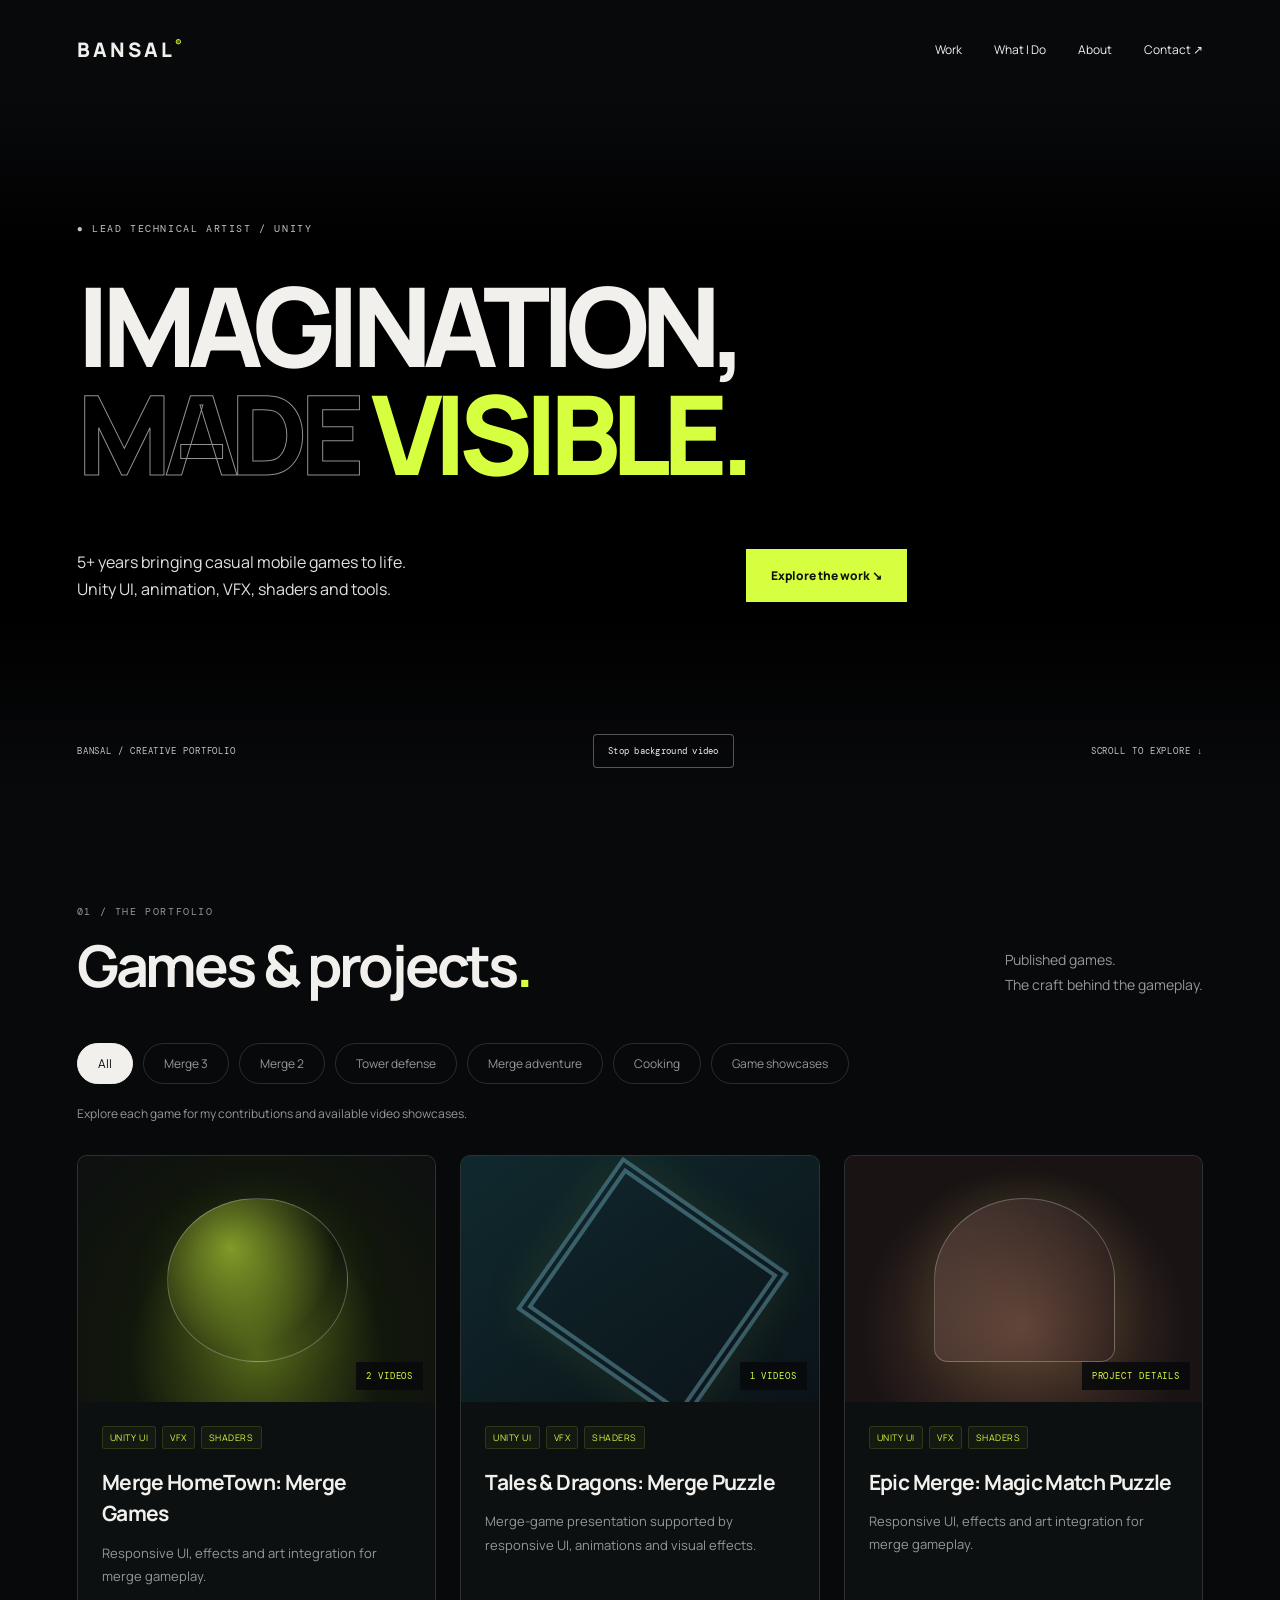
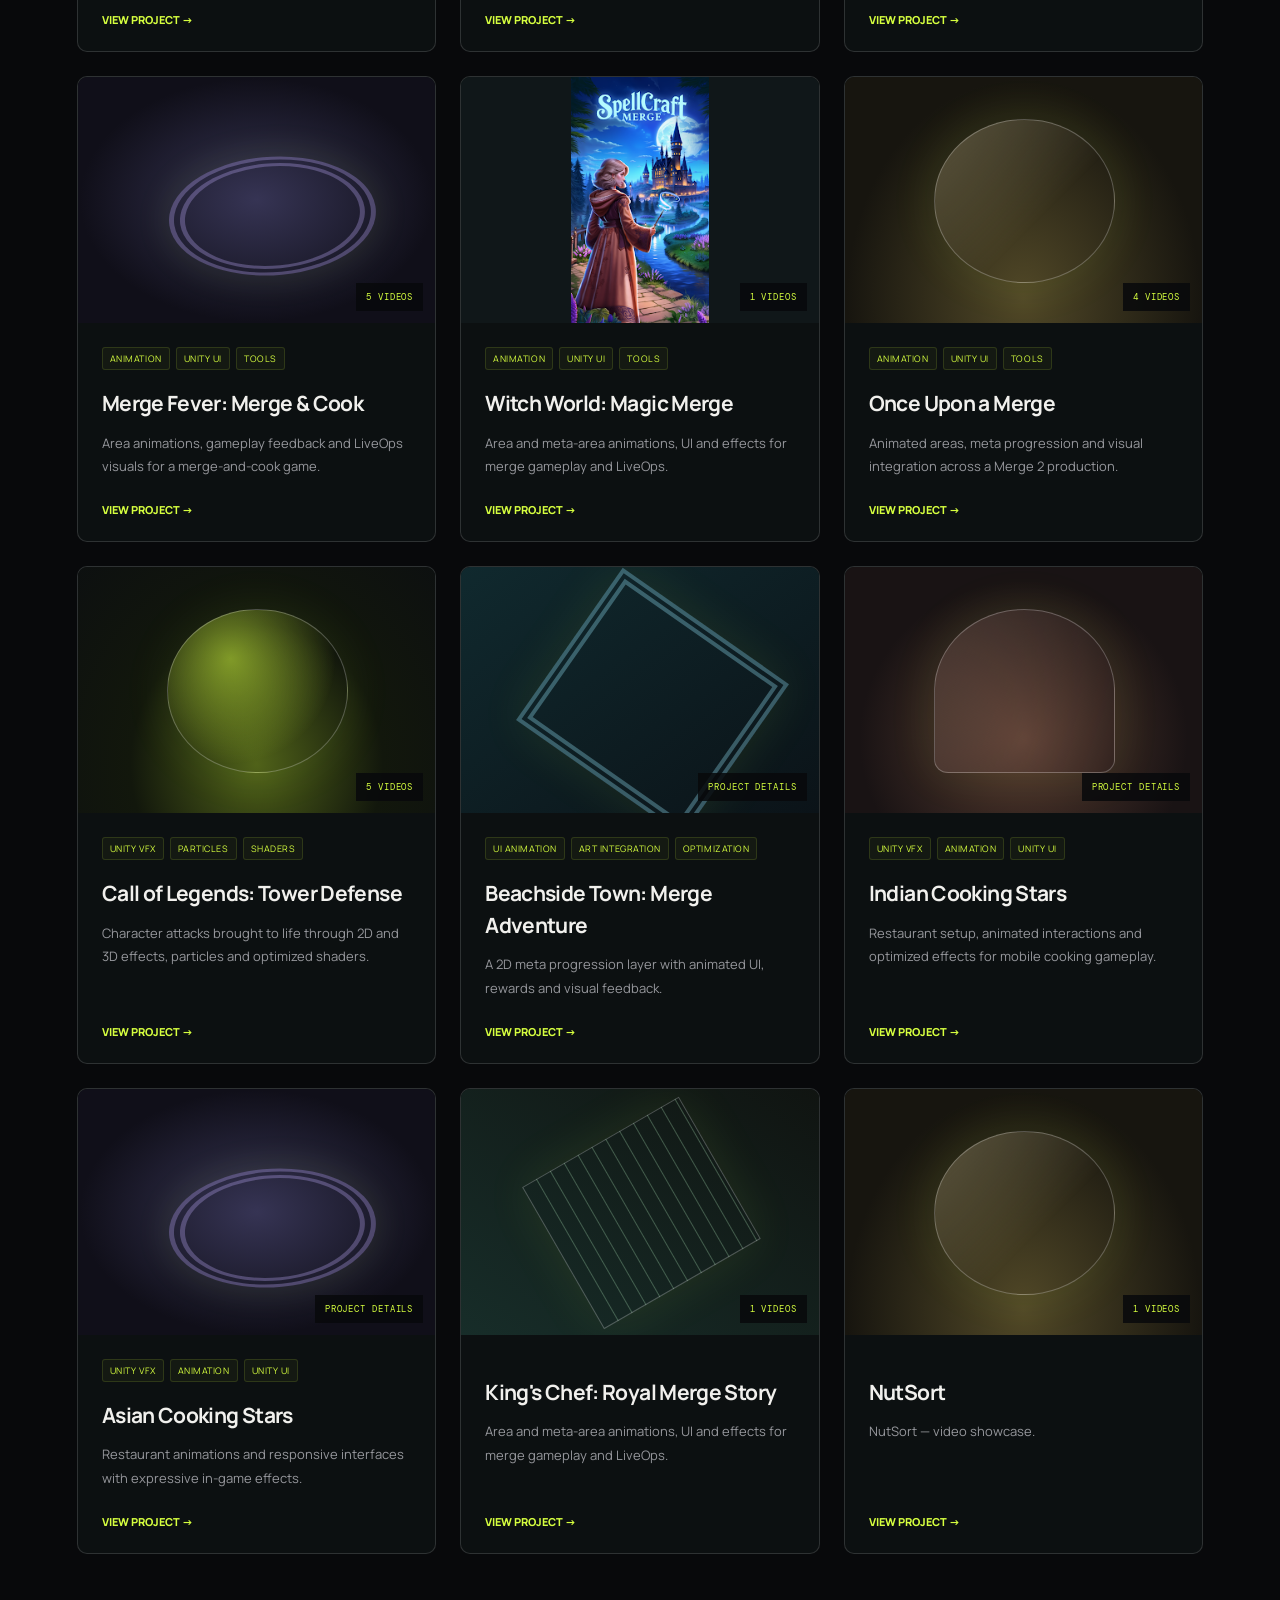
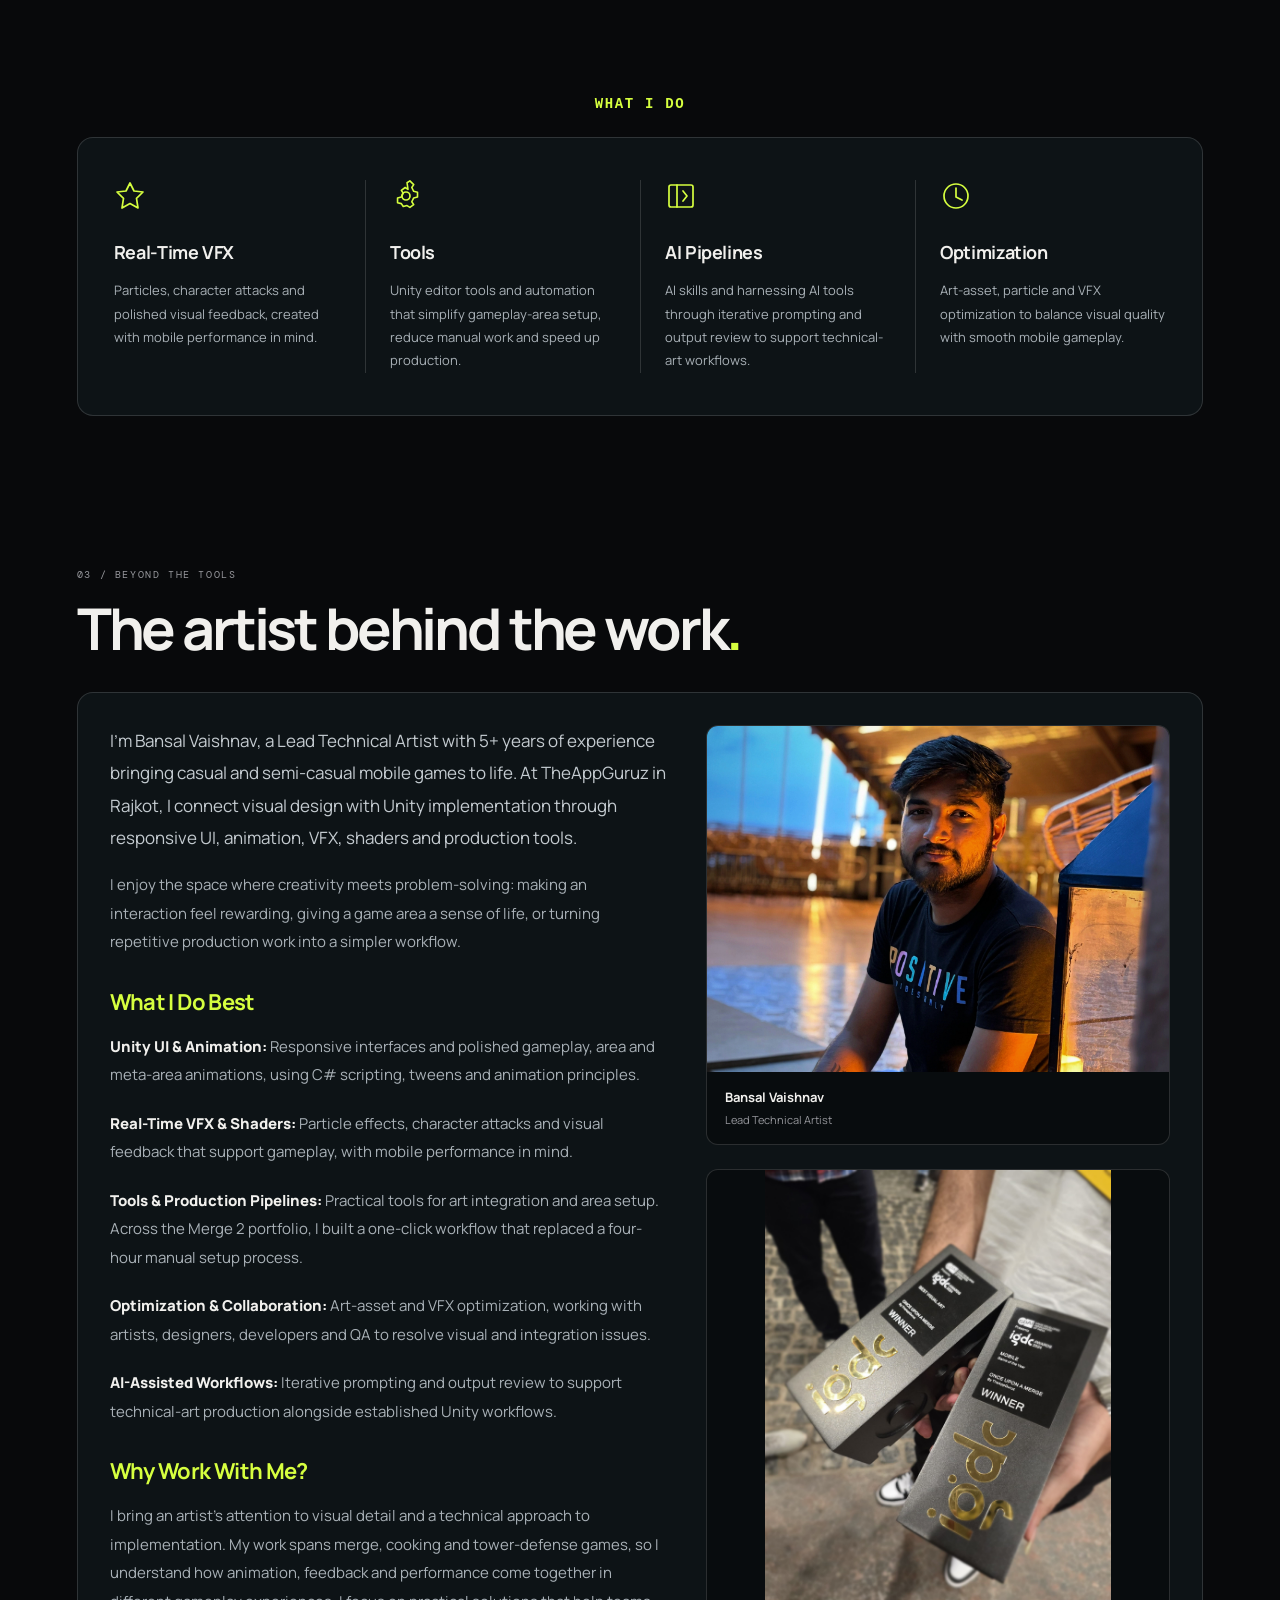
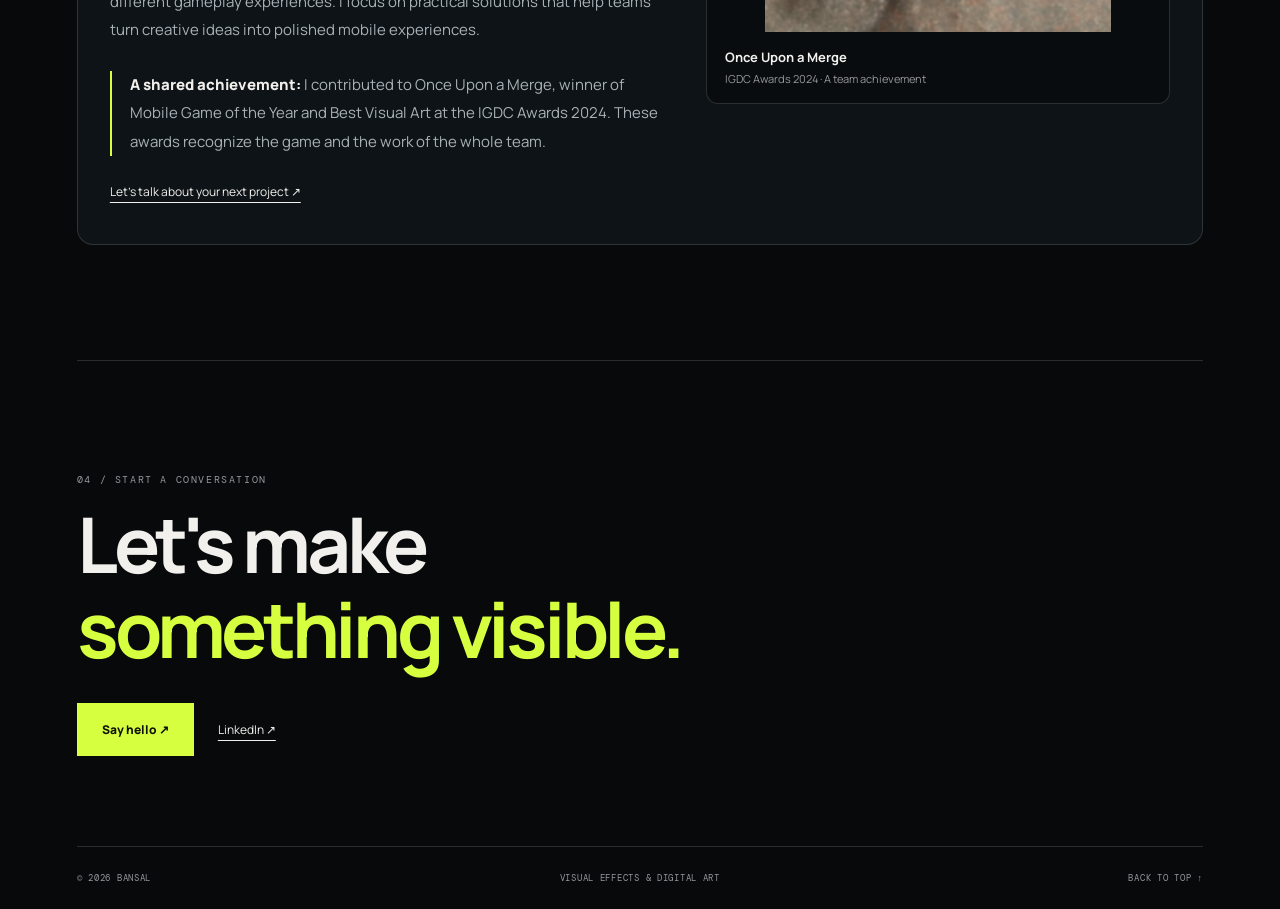
==== commit 1ab4d422: "Add four-card What I Do section with AI skills wording" ====
--- a/index.html
+++ b/index.html
@@ -1,10 +1,34 @@
 <!doctype html>
-<html lang="en"><head><meta charset="utf-8"><meta name="viewport" content="width=device-width, initial-scale=1"><meta name="theme-color" content="#08090b"><meta name="description" content="Bansal's visual effects and digital art portfolio."><title>Bansal Vaishnav — Lead Technical Artist</title><link rel="stylesheet" href="style.css?v=player-quality-9"><script defer src="projects.js?v=epic-details-14"></script><script defer src="video-source.js?v=player-quality-9"></script><script defer src="vimeo-quality.js?v=player-quality-9"></script><script defer src="script.js?v=game-art-12"></script><script defer src="hero-video.js?v=player-quality-9"></script></head>
+<html lang="en"><head><meta charset="utf-8"><meta name="viewport" content="width=device-width, initial-scale=1"><meta name="theme-color" content="#08090b"><meta name="description" content="Bansal's visual effects and digital art portfolio."><title>Bansal Vaishnav — Lead Technical Artist</title><link rel="stylesheet" href="style.css?v=capabilities-18"><script defer src="projects.js?v=beachside-image-17"></script><script defer src="video-source.js?v=player-quality-9"></script><script defer src="vimeo-quality.js?v=player-quality-9"></script><script defer src="script.js?v=beachside-image-17"></script><script defer src="hero-video.js?v=player-quality-9"></script></head>
 <body><a class="skip" href="#main">Skip to content</a>
-<header class="shell topbar"><a class="wordmark" href="index.html">BANSAL<span>®</span></a><nav aria-label="Main navigation"><a href="#work">Work</a><a href="#practice">Practice</a><a href="#about">About</a><a href="#contact">Contact ↗</a></nav></header>
+<header class="shell topbar"><a class="wordmark" href="index.html">BANSAL<span>®</span></a><nav aria-label="Main navigation"><a href="#work">Work</a><a href="#practice">What I Do</a><a href="#about">About</a><a href="#contact">Contact ↗</a></nav></header>
 <main id="main"><section class="hero"><div id="hero-video" class="hero-video" aria-hidden="true"></div><p class="eyebrow">● LEAD TECHNICAL ARTIST / UNITY</p><h1>IMAGINATION,<br><span class="outline">MADE</span> <span class="accent">VISIBLE.</span></h1><div class="hero-bottom"><p>5+ years bringing casual mobile games to life.<br>Unity UI, animation, VFX, shaders and tools.</p><a class="button" href="#work">Explore the work ↘</a></div><div class="hero-foot"><span>BANSAL / CREATIVE PORTFOLIO</span><button id="hero-video-toggle" class="hero-video-toggle" type="button" hidden>Play background video</button><span>SCROLL TO EXPLORE ↓</span></div></section>
 <section id="work" class="shell section"><div class="section-heading"><div><p class="eyebrow">01 / THE PORTFOLIO</p><h2>Games & projects<span class="accent">.</span></h2></div><p class="muted">Published games.<br>The craft behind the gameplay.</p></div><div id="filters" class="filters" role="group" aria-label="Filter projects"></div><p class="collection-note">Explore each game for my contributions and available video showcases.</p><div id="project-grid" class="project-grid"></div><p id="result-count" class="sr-only" aria-live="polite"></p><noscript>Enable JavaScript to browse the projects.</noscript></section>
-<section id="practice" class="shell section"><p class="eyebrow">02 / CREATIVE EXPLORATIONS</p><h2>Art meets engineering<span class="accent">.</span></h2><div class="practice-grid"><article><span class="accent">01</span><h3>VFX &amp; Particles</h3><p>Particles, character attacks and optimized visual feedback for mobile games.</p></article><article><span class="accent">02</span><h3>UI & animation</h3><p>Responsive Unity UI, scripted and tween-based animation, game areas and meta progression.</p></article><article><span class="accent">03</span><h3>Tools & pipelines</h3><p>C# production tools, art integration, asset optimization and AI-assisted workflows.</p></article></div></section>
+<section id="practice" class="shell section capabilities-section" aria-labelledby="capabilities-heading">
+  <h2 id="capabilities-heading">What I Do</h2>
+  <div class="capabilities-panel">
+    <article>
+      <svg viewBox="0 0 32 32" aria-hidden="true" focusable="false"><path d="m16 3 4 8 9 1-6.5 6.3L24 28l-8-4.5L8 28l1.5-9.7L3 12l9-1Z"/></svg>
+      <h3>Real-Time VFX</h3>
+      <p>Particles, character attacks and polished visual feedback, created with mobile performance in mind.</p>
+    </article>
+    <article>
+      <svg viewBox="0 0 32 32" aria-hidden="true" focusable="false"><path d="m19 5 3-2 4 4-2 3 2 4 4 1v5l-4 1-2 4 2 3-4 3-3-2-4 1-2-3-4-1v-5l4-1 2-4-2-3 4-3 3 2Z" transform="translate(-1 -2) scale(.95)"/><circle cx="16" cy="16" r="4"/></svg>
+      <h3>Tools</h3>
+      <p>Unity editor tools and automation that simplify gameplay-area setup, reduce manual work and speed up production.</p>
+    </article>
+    <article>
+      <svg viewBox="0 0 32 32" aria-hidden="true" focusable="false"><rect x="4" y="5" width="24" height="22" rx="2"/><path d="M12 5v22m6-16 4 5-4 5"/></svg>
+      <h3>AI Pipelines</h3>
+      <p>AI skills and harnessing AI tools through iterative prompting and output review to support technical-art workflows.</p>
+    </article>
+    <article>
+      <svg viewBox="0 0 32 32" aria-hidden="true" focusable="false"><circle cx="16" cy="16" r="12"/><path d="M16 8v9l6 3"/></svg>
+      <h3>Optimization</h3>
+      <p>Art-asset, particle and VFX optimization to balance visual quality with smooth mobile gameplay.</p>
+    </article>
+  </div>
+</section>
 <section id="about" class="shell section about-section" aria-labelledby="about-heading">
   <p class="eyebrow">03 / BEYOND THE TOOLS</p>
   <h2 id="about-heading">The artist behind the work<span class="accent">.</span></h2>
--- a/style.css
+++ b/style.css
@@ -80,3 +80,20 @@
 @media(max-width:700px){.about-panel{grid-template-columns:1fr;padding:22px;gap:26px}.about-content .about-intro{font-size:16px}.about-content p,.about-strengths{font-size:14px}.about-content h3{font-size:21px}.about-photo figcaption{padding:14px}}
 
 .video-player,.video-player iframe{background:#000}
+
+.video-player.image-showcase{aspect-ratio:auto;background:transparent}
+.project-showcase-image{display:block;width:100%;height:auto}
+
+.video-player.portrait-showcase{background:#000}
+.portrait-showcase .project-showcase-image{width:auto;max-width:100%;height:auto;max-height:680px}
+
+/* Four capabilities, using the portfolio's existing accent palette. */
+.capabilities-section>h2{font-family:'DM Mono',monospace;font-size:14px;line-height:1.5;letter-spacing:.12em;text-transform:uppercase;text-align:center;color:var(--accent);margin:0 0 22px}
+.capabilities-panel{display:grid;grid-template-columns:repeat(4,minmax(0,1fr));padding:42px 12px;border:1px solid var(--line);border-radius:16px;background:#0d1316}
+.capabilities-panel article{padding:0 24px}
+.capabilities-panel article+article{border-left:1px solid var(--line)}
+.capabilities-panel svg{display:block;width:32px;height:32px;fill:none;stroke:var(--accent);stroke-width:1.7;stroke-linecap:round;stroke-linejoin:round;margin-bottom:28px}
+.capabilities-panel h3{font-size:18px;line-height:1.4;margin:0 0 14px;letter-spacing:-.02em}
+.capabilities-panel p{font-size:13px;line-height:1.8;color:#a9b1b7;margin:0}
+@media(max-width:900px){.capabilities-panel{grid-template-columns:repeat(2,minmax(0,1fr));padding:12px}.capabilities-panel article{padding:24px}.capabilities-panel article:nth-child(3){border-left:0}.capabilities-panel article:nth-child(n+3){border-top:1px solid var(--line)}}
+@media(max-width:520px){.capabilities-panel{grid-template-columns:1fr}.capabilities-panel article+article{border-left:0;border-top:1px solid var(--line)}.capabilities-panel svg{margin-bottom:20px}}
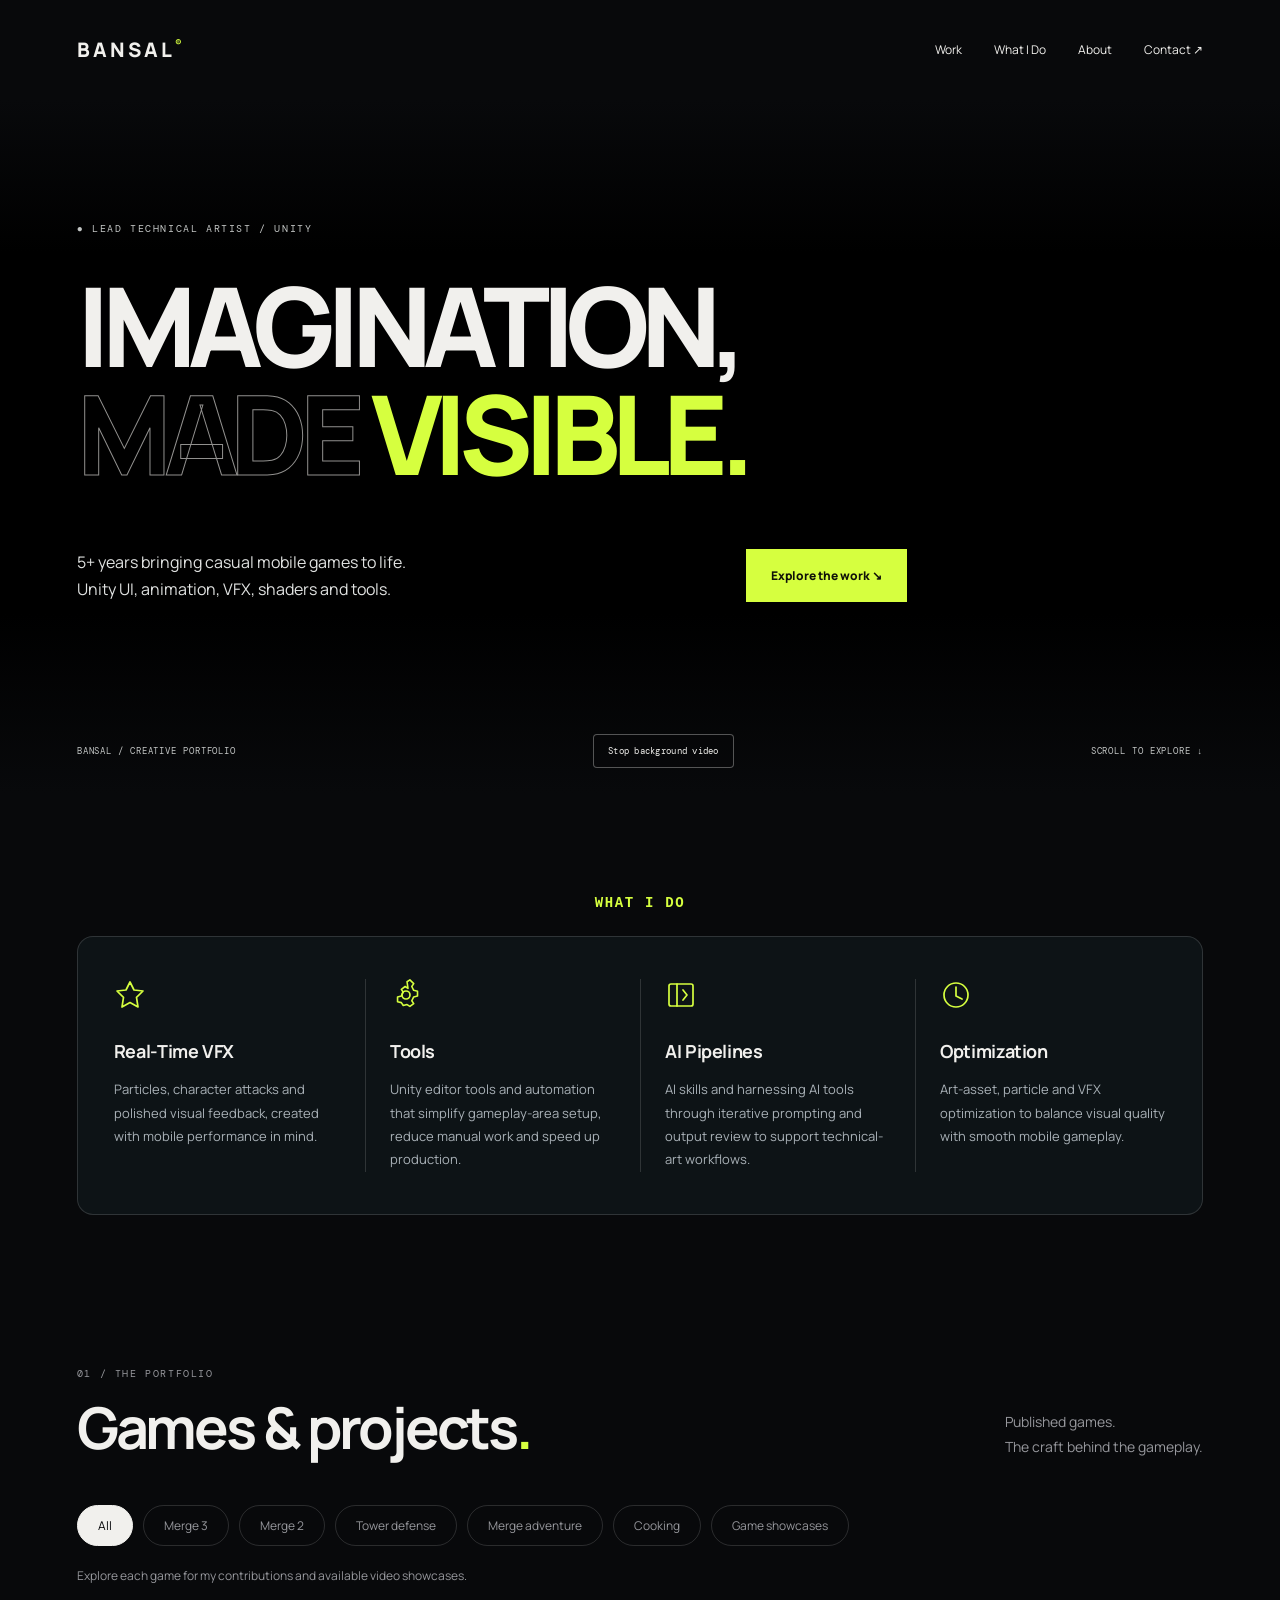
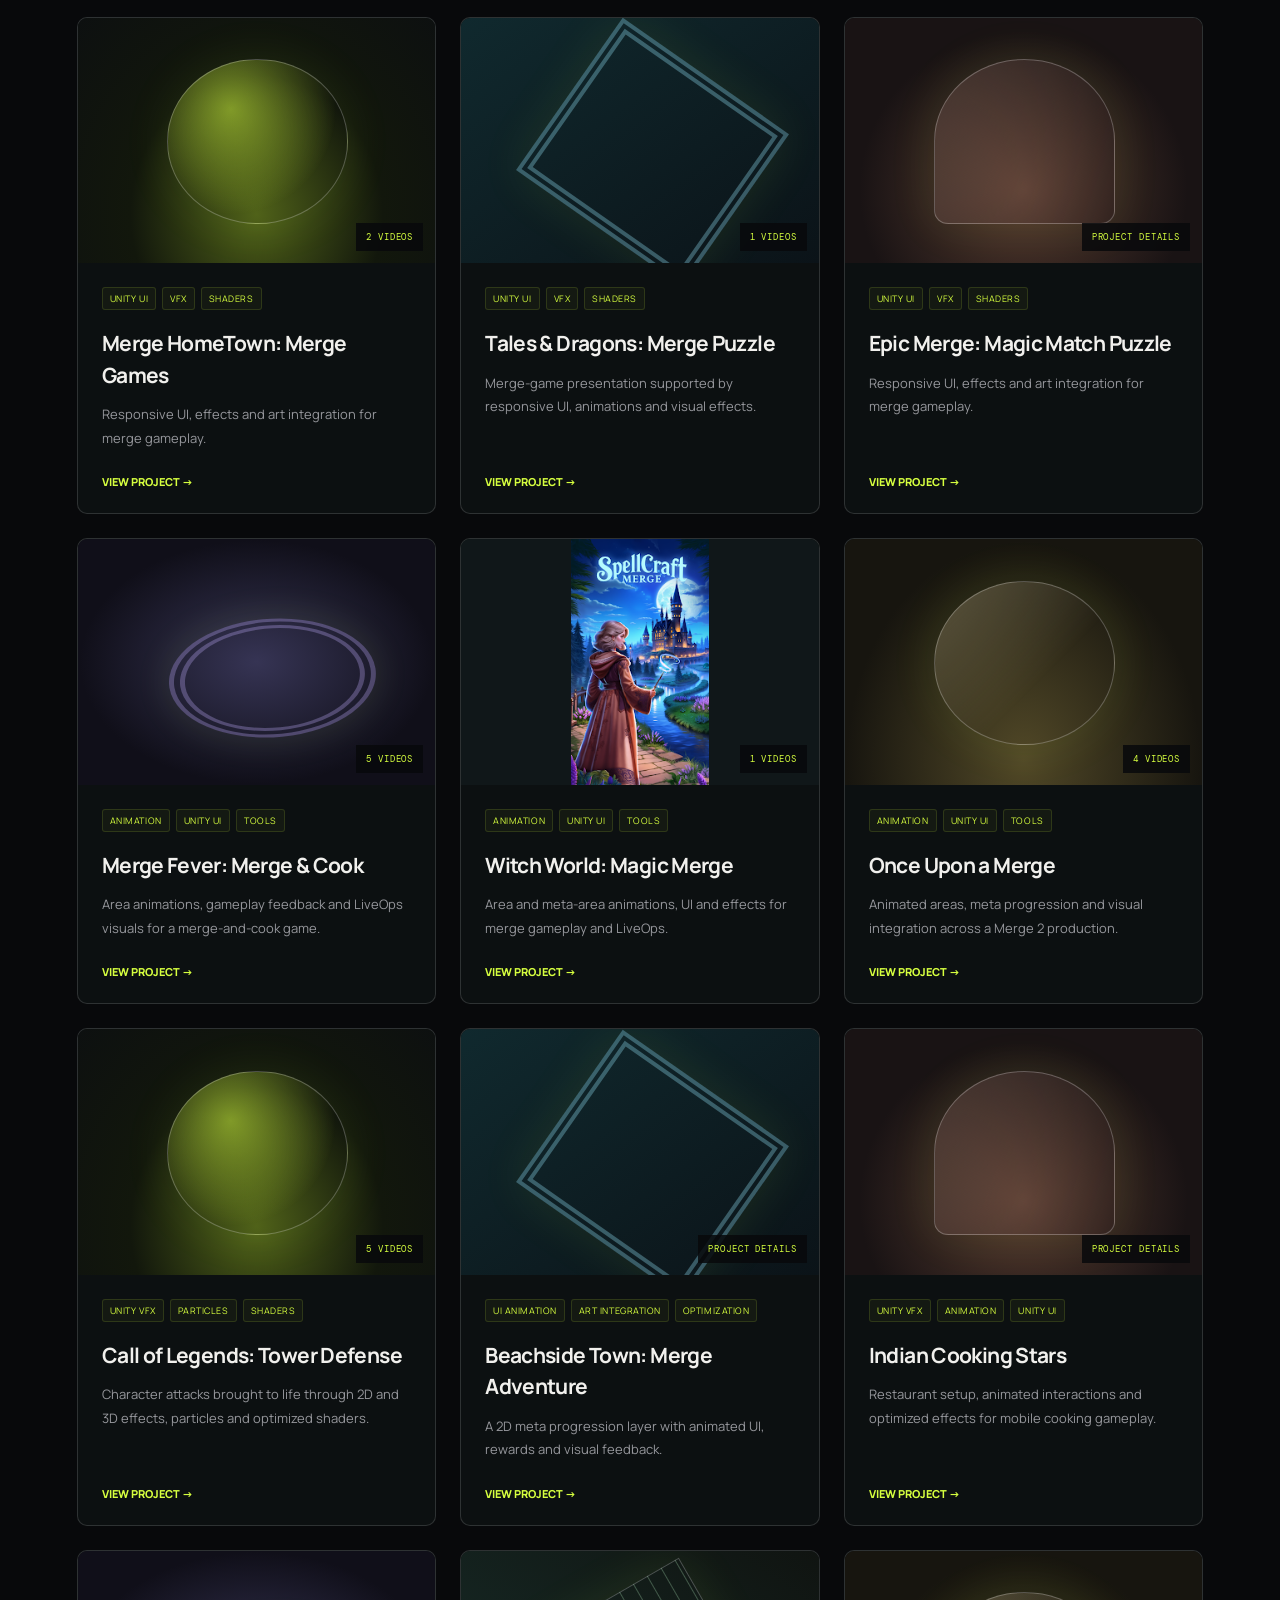
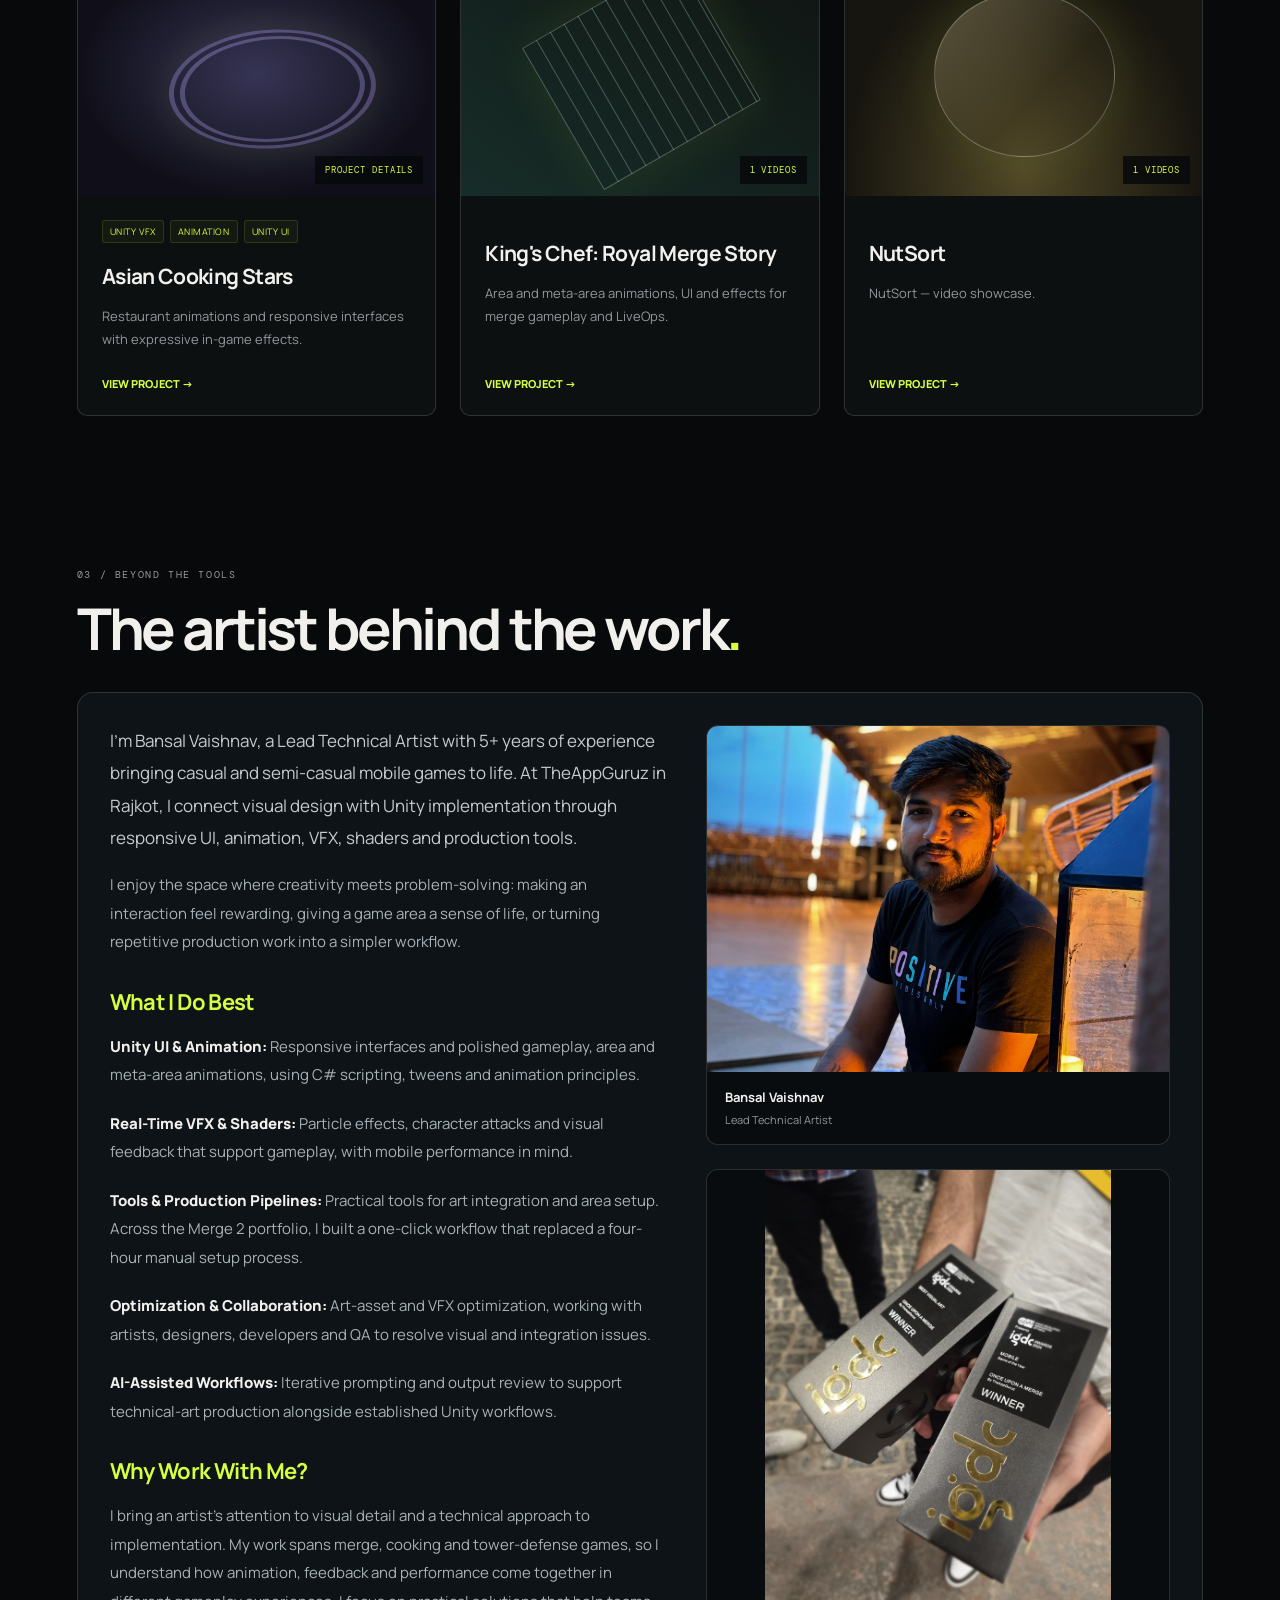
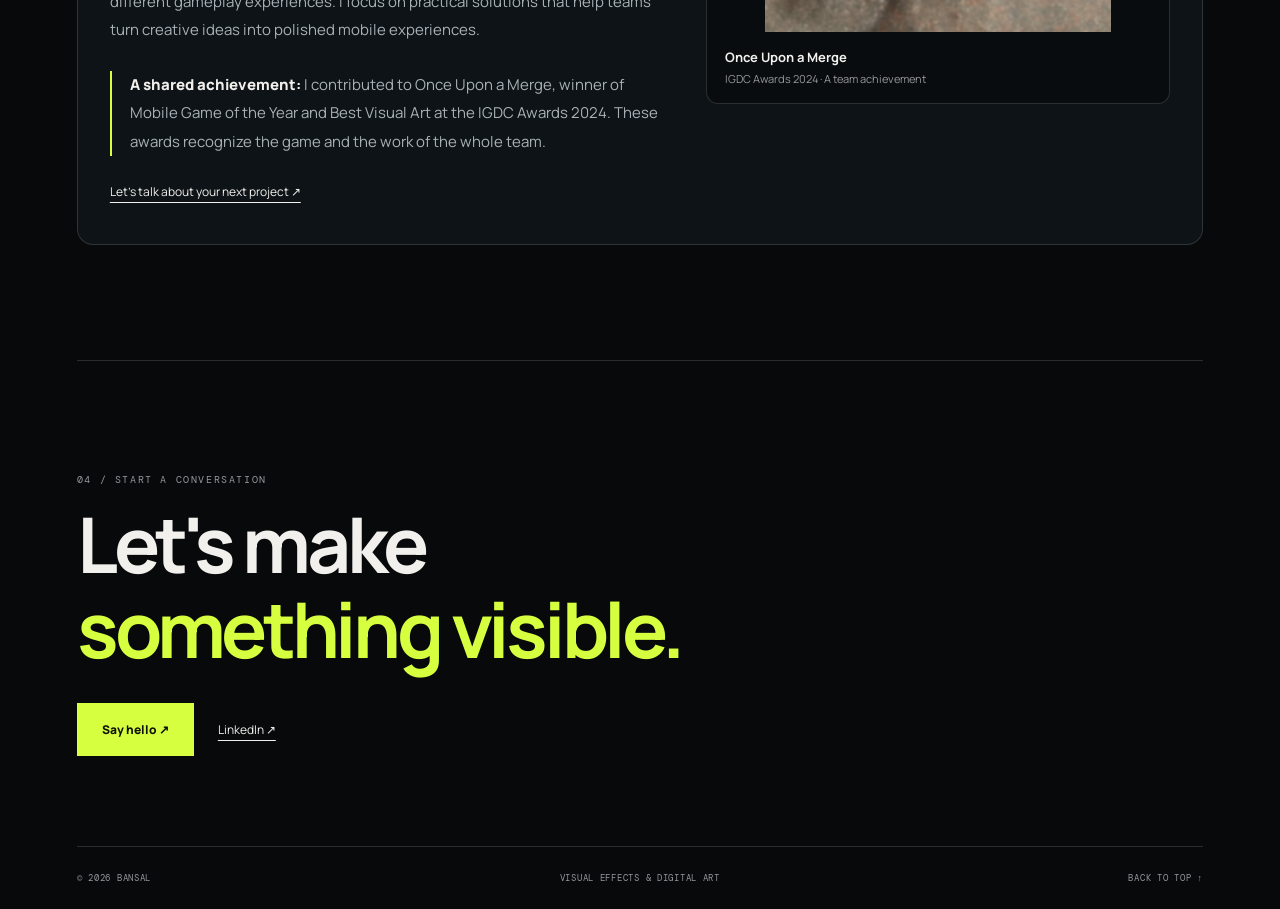
==== commit 81c47569: "Move What I Do above Games and projects" ====
--- a/index.html
+++ b/index.html
@@ -3,7 +3,6 @@
 <body><a class="skip" href="#main">Skip to content</a>
 <header class="shell topbar"><a class="wordmark" href="index.html">BANSAL<span>®</span></a><nav aria-label="Main navigation"><a href="#work">Work</a><a href="#practice">What I Do</a><a href="#about">About</a><a href="#contact">Contact ↗</a></nav></header>
 <main id="main"><section class="hero"><div id="hero-video" class="hero-video" aria-hidden="true"></div><p class="eyebrow">● LEAD TECHNICAL ARTIST / UNITY</p><h1>IMAGINATION,<br><span class="outline">MADE</span> <span class="accent">VISIBLE.</span></h1><div class="hero-bottom"><p>5+ years bringing casual mobile games to life.<br>Unity UI, animation, VFX, shaders and tools.</p><a class="button" href="#work">Explore the work ↘</a></div><div class="hero-foot"><span>BANSAL / CREATIVE PORTFOLIO</span><button id="hero-video-toggle" class="hero-video-toggle" type="button" hidden>Play background video</button><span>SCROLL TO EXPLORE ↓</span></div></section>
-<section id="work" class="shell section"><div class="section-heading"><div><p class="eyebrow">01 / THE PORTFOLIO</p><h2>Games & projects<span class="accent">.</span></h2></div><p class="muted">Published games.<br>The craft behind the gameplay.</p></div><div id="filters" class="filters" role="group" aria-label="Filter projects"></div><p class="collection-note">Explore each game for my contributions and available video showcases.</p><div id="project-grid" class="project-grid"></div><p id="result-count" class="sr-only" aria-live="polite"></p><noscript>Enable JavaScript to browse the projects.</noscript></section>
 <section id="practice" class="shell section capabilities-section" aria-labelledby="capabilities-heading">
   <h2 id="capabilities-heading">What I Do</h2>
   <div class="capabilities-panel">
@@ -29,6 +28,7 @@
     </article>
   </div>
 </section>
+<section id="work" class="shell section"><div class="section-heading"><div><p class="eyebrow">01 / THE PORTFOLIO</p><h2>Games & projects<span class="accent">.</span></h2></div><p class="muted">Published games.<br>The craft behind the gameplay.</p></div><div id="filters" class="filters" role="group" aria-label="Filter projects"></div><p class="collection-note">Explore each game for my contributions and available video showcases.</p><div id="project-grid" class="project-grid"></div><p id="result-count" class="sr-only" aria-live="polite"></p><noscript>Enable JavaScript to browse the projects.</noscript></section>
 <section id="about" class="shell section about-section" aria-labelledby="about-heading">
   <p class="eyebrow">03 / BEYOND THE TOOLS</p>
   <h2 id="about-heading">The artist behind the work<span class="accent">.</span></h2>
